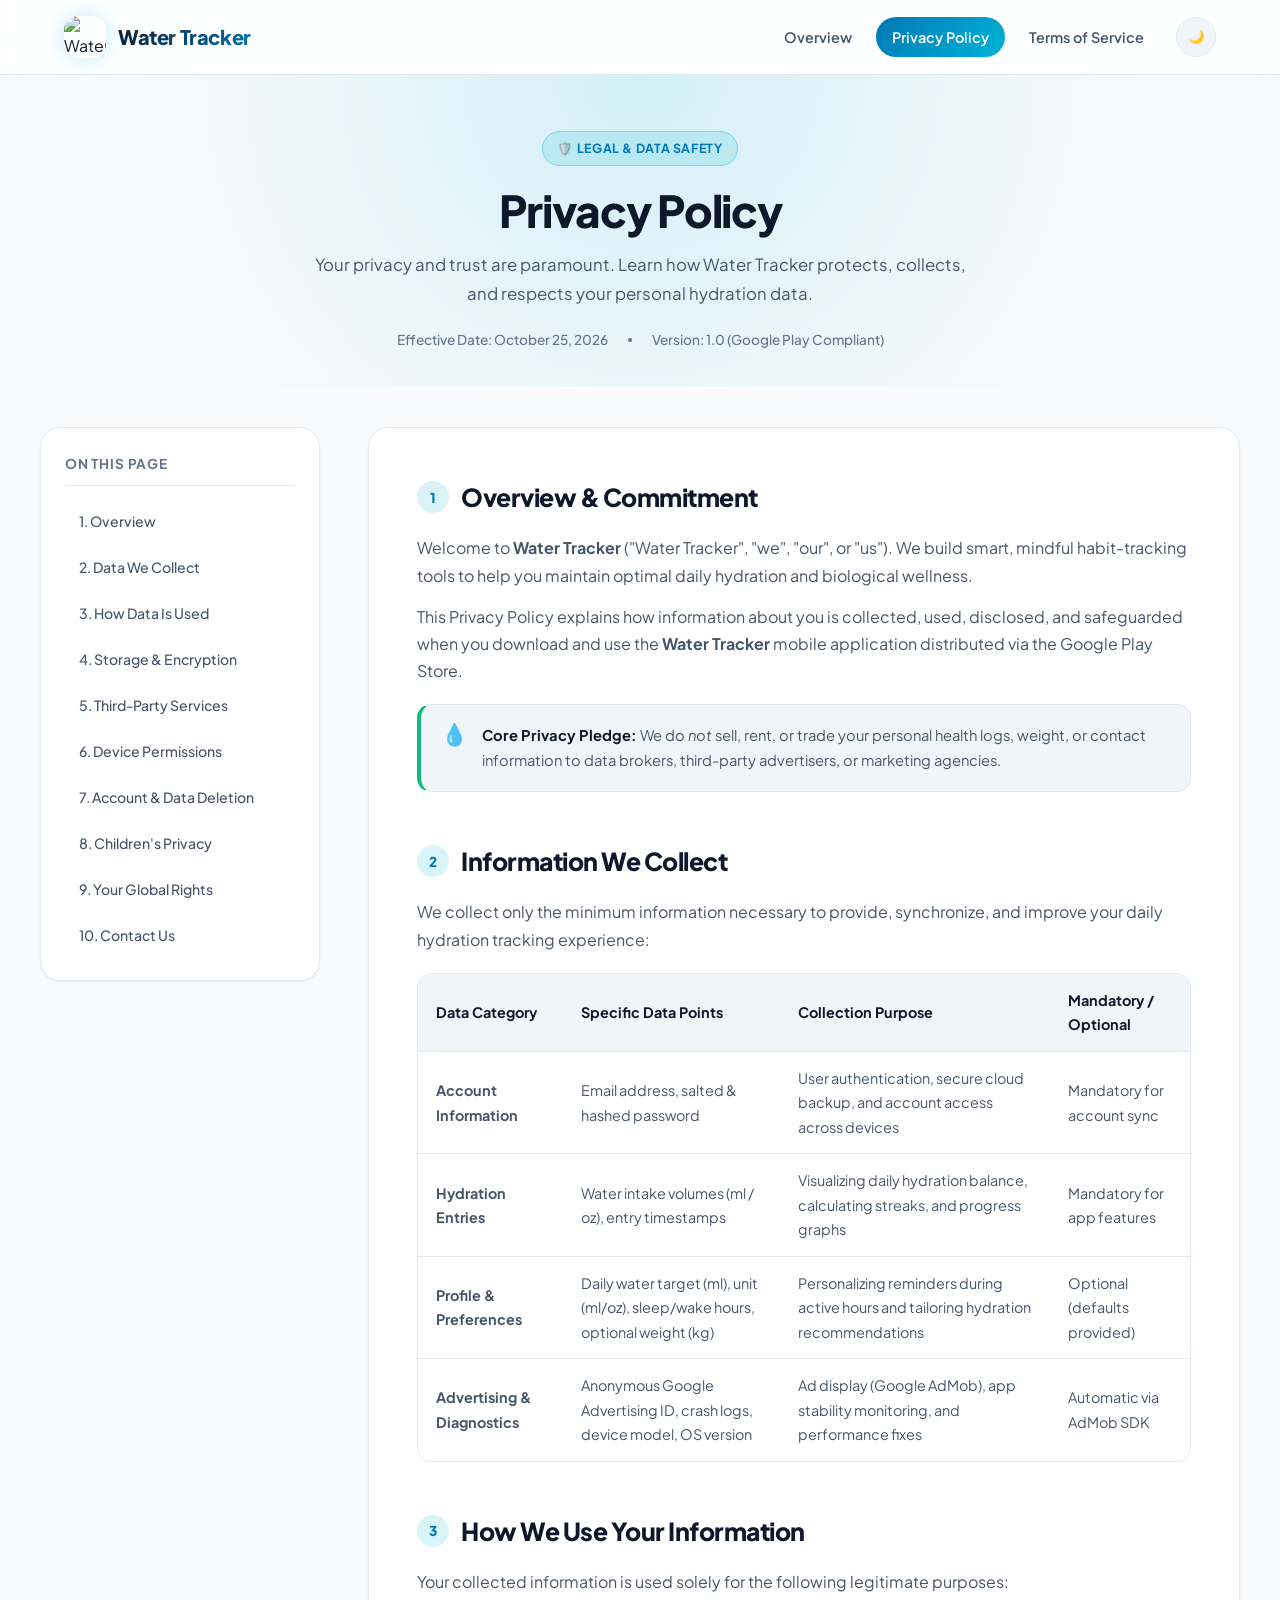
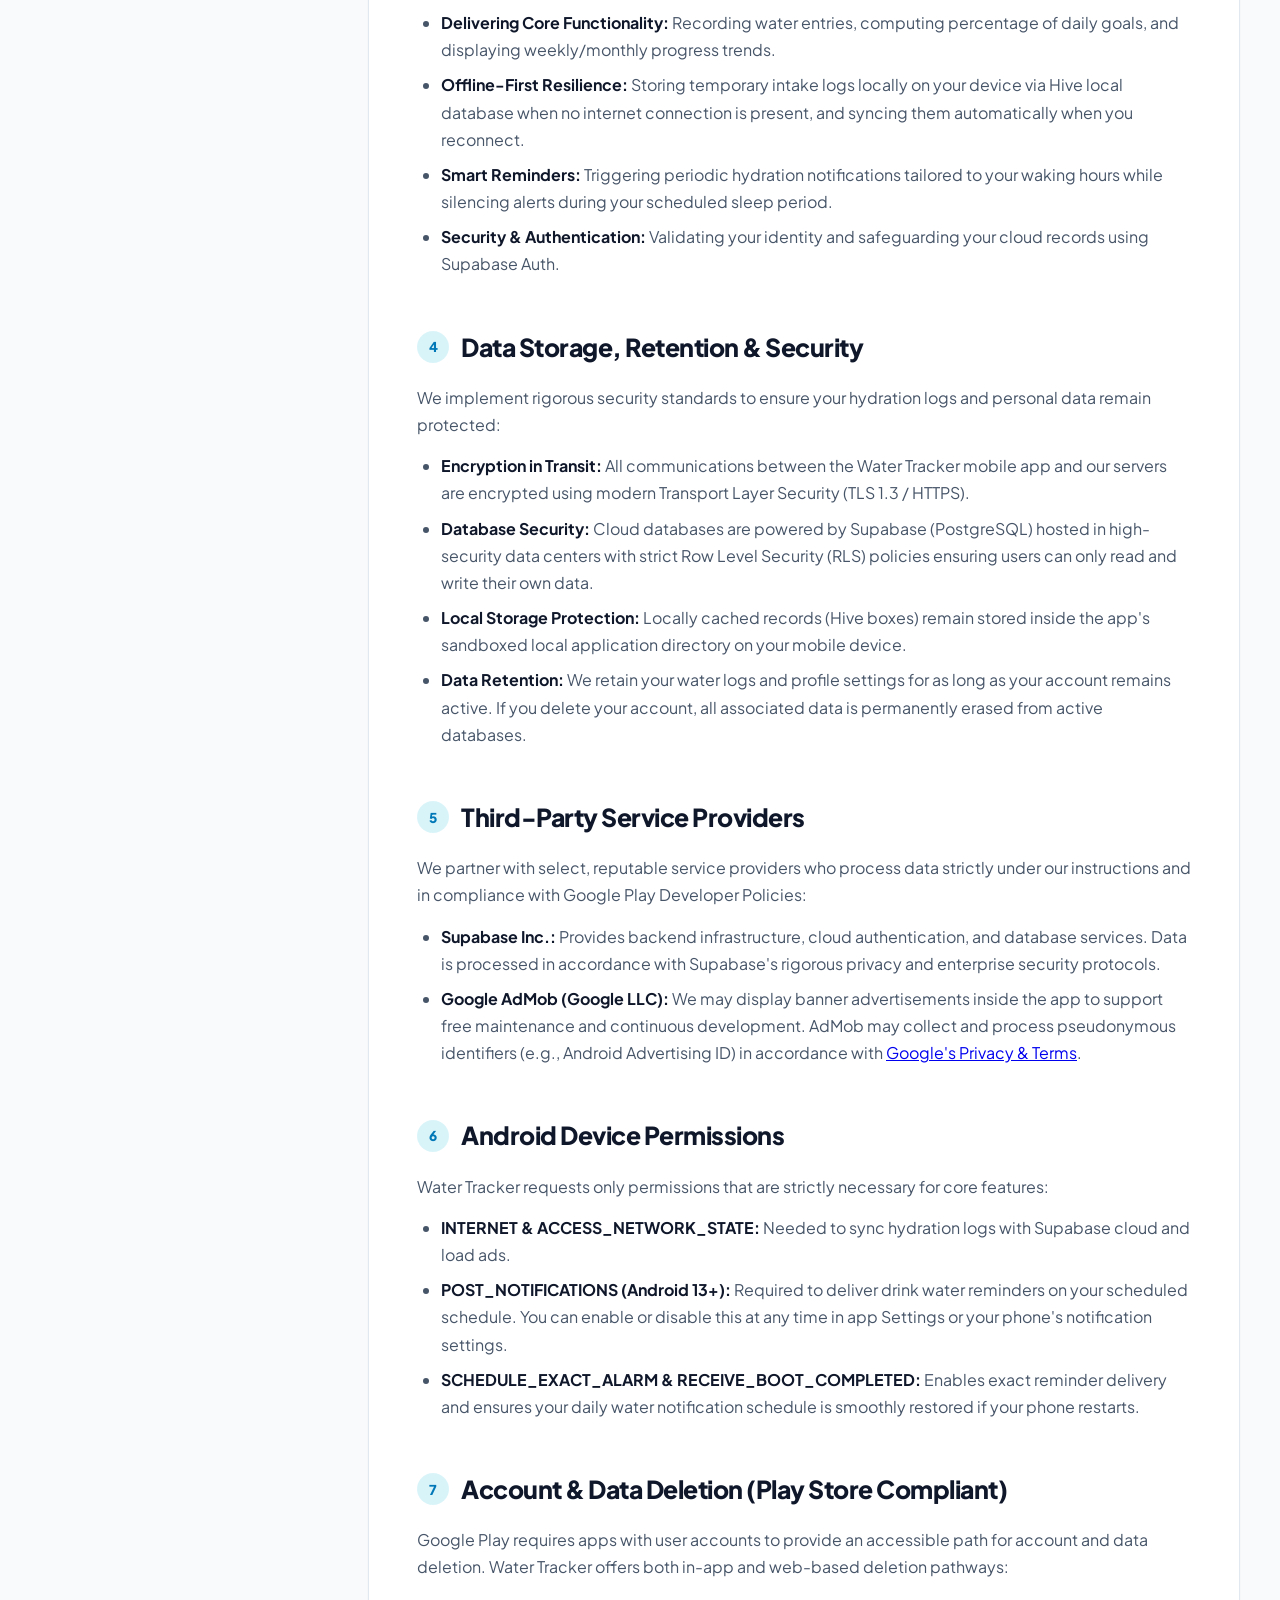
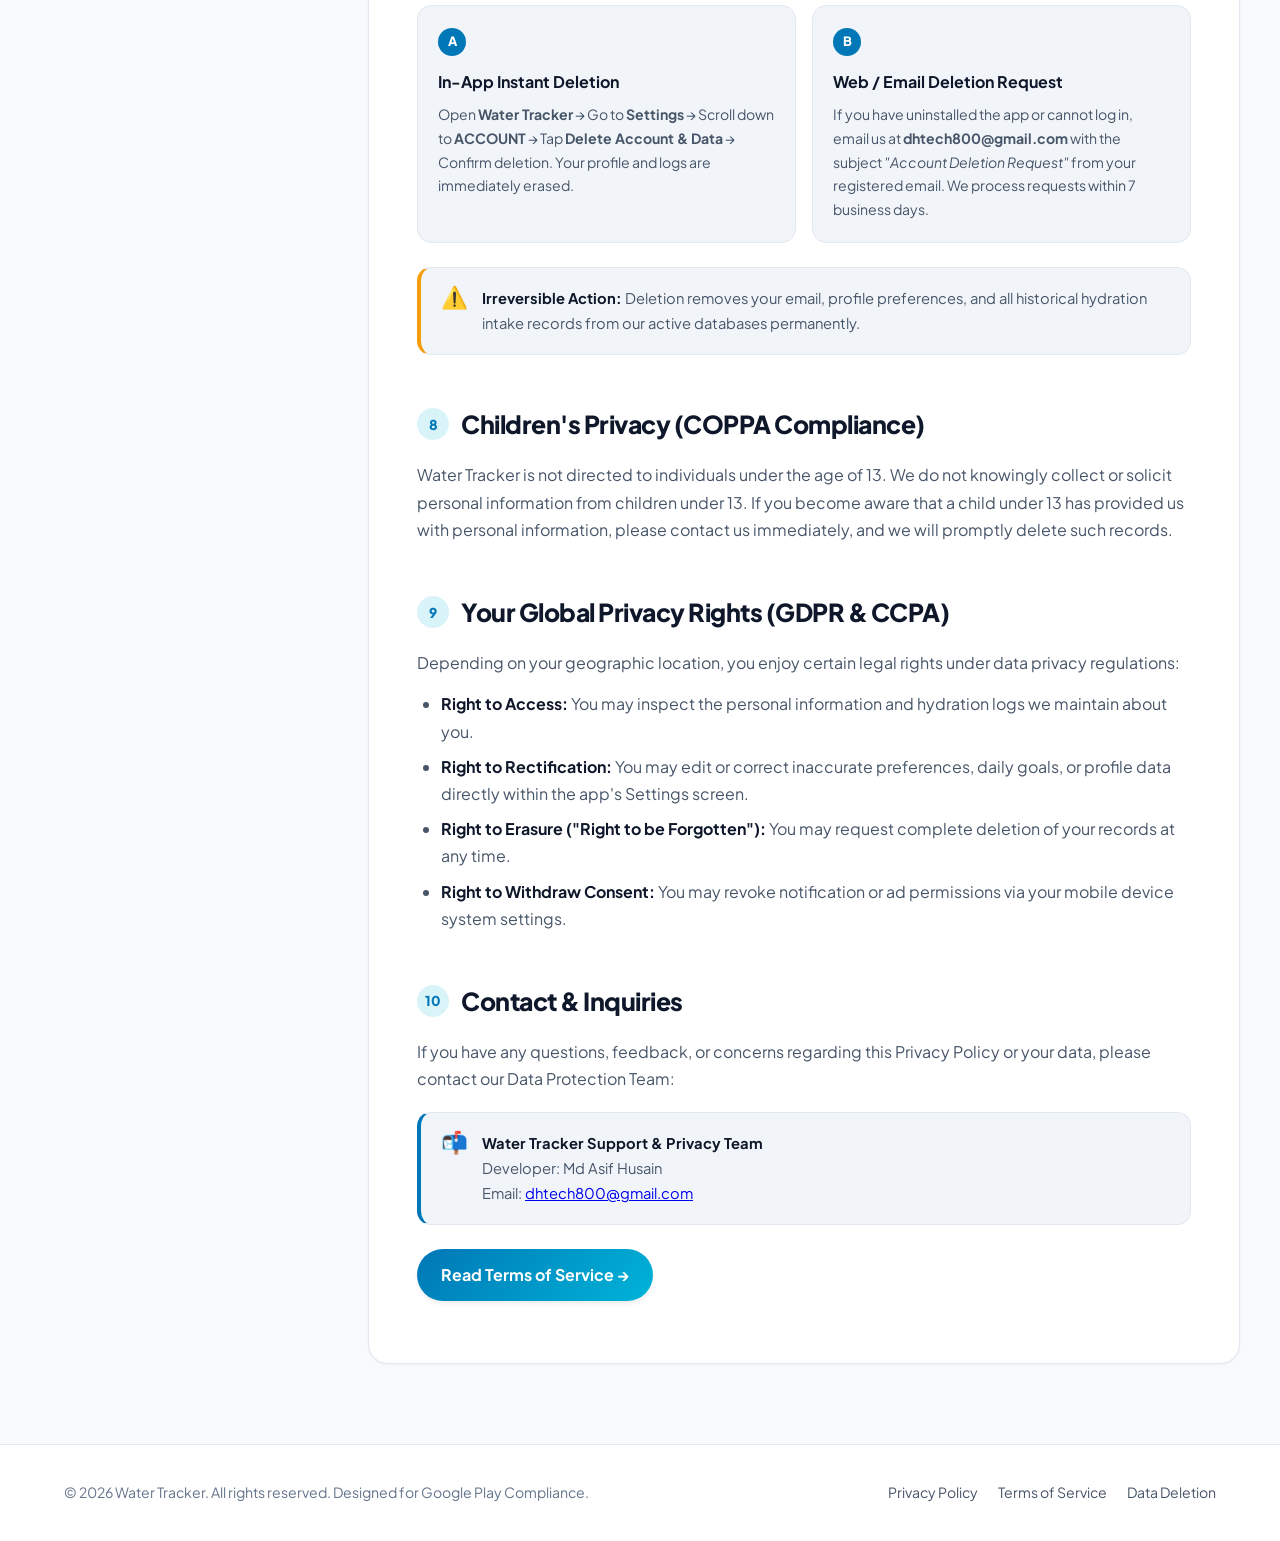
==== privacy.html @ ca3516ee "Add files via upload" ====
<!DOCTYPE html>
<html lang="en" data-theme="light">
<head>
  <meta charset="UTF-8">
  <meta name="viewport" content="width=device-width, initial-scale=1.0">
  <title>Privacy Policy — Water Tracker</title>
  <meta name="description" content="Official Privacy Policy and Data Safety Disclosures for Water Tracker on Google Play.">
  <link rel="icon" type="image/png" href="assets/app_icon.png">
  <link rel="stylesheet" href="styles.css">
</head>
<body>

  <!-- Navigation Header -->
  <header class="site-header">
    <div class="container header-inner">
      <a href="index.html" class="brand">
        <img src="assets/app_icon.png" alt="Water Tracker Logo" class="brand-icon">
        <span class="brand-text">Water Tracker</span>
      </a>

      <nav class="nav-links">
        <a href="index.html" class="nav-link">Overview</a>
        <a href="privacy.html" class="nav-link active">Privacy Policy</a>
        <a href="terms.html" class="nav-link">Terms of Service</a>
        <button class="theme-toggle" id="themeToggle" aria-label="Toggle Theme" title="Toggle Dark/Light Mode">
          🌙
        </button>
      </nav>
    </div>
  </header>

  <!-- Hero Banner -->
  <section class="hero-section">
    <div class="container">
      <div class="badge-pill">🛡️ Legal & Data Safety</div>
      <h1 class="hero-title">Privacy Policy</h1>
      <p class="hero-subtitle">
        Your privacy and trust are paramount. Learn how Water Tracker protects, collects, and respects your personal hydration data.
      </p>
      <div class="meta-info">
        <span>Effective Date: October 25, 2026</span>
        <span class="meta-dot"></span>
        <span>Version: 1.0 (Google Play Compliant)</span>
      </div>
    </div>
  </section>

  <!-- Main Content Layout -->
  <main class="container content-layout">
    
    <!-- Table of Contents Sidebar -->
    <aside class="toc-sidebar">
      <div class="toc-title">On This Page</div>
      <ul class="toc-list">
        <li><a href="#overview" class="toc-link active">1. Overview</a></li>
        <li><a href="#data-collected" class="toc-link">2. Data We Collect</a></li>
        <li><a href="#data-use" class="toc-link">3. How Data Is Used</a></li>
        <li><a href="#storage-security" class="toc-link">4. Storage & Encryption</a></li>
        <li><a href="#third-parties" class="toc-link">5. Third-Party Services</a></li>
        <li><a href="#permissions" class="toc-link">6. Device Permissions</a></li>
        <li><a href="#deletion" class="toc-link">7. Account & Data Deletion</a></li>
        <li><a href="#children" class="toc-link">8. Children's Privacy</a></li>
        <li><a href="#user-rights" class="toc-link">9. Your Global Rights</a></li>
        <li><a href="#contact" class="toc-link">10. Contact Us</a></li>
      </ul>
    </aside>

    <!-- Document Content Body -->
    <article class="legal-content">

      <!-- Section 1 -->
      <section id="overview" class="section-block">
        <h2><span class="section-number">1</span> Overview & Commitment</h2>
        <p>
          Welcome to <strong>Water Tracker</strong> ("Water Tracker", "we", "our", or "us"). We build smart, mindful habit-tracking tools to help you maintain optimal daily hydration and biological wellness.
        </p>
        <p>
          This Privacy Policy explains how information about you is collected, used, disclosed, and safeguarded when you download and use the <strong>Water Tracker</strong> mobile application distributed via the Google Play Store.
        </p>
        
        <div class="callout-card success">
          <div class="callout-icon">💧</div>
          <div class="callout-content">
            <strong>Core Privacy Pledge:</strong> We do <em>not</em> sell, rent, or trade your personal health logs, weight, or contact information to data brokers, third-party advertisers, or marketing agencies.
          </div>
        </div>
      </section>

      <!-- Section 2 -->
      <section id="data-collected" class="section-block">
        <h2><span class="section-number">2</span> Information We Collect</h2>
        <p>
          We collect only the minimum information necessary to provide, synchronize, and improve your daily hydration tracking experience:
        </p>

        <div class="data-table-wrapper">
          <table class="data-table">
            <thead>
              <tr>
                <th>Data Category</th>
                <th>Specific Data Points</th>
                <th>Collection Purpose</th>
                <th>Mandatory / Optional</th>
              </tr>
            </thead>
            <tbody>
              <tr>
                <td><strong>Account Information</strong></td>
                <td>Email address, salted & hashed password</td>
                <td>User authentication, secure cloud backup, and account access across devices</td>
                <td>Mandatory for account sync</td>
              </tr>
              <tr>
                <td><strong>Hydration Entries</strong></td>
                <td>Water intake volumes (ml / oz), entry timestamps</td>
                <td>Visualizing daily hydration balance, calculating streaks, and progress graphs</td>
                <td>Mandatory for app features</td>
              </tr>
              <tr>
                <td><strong>Profile & Preferences</strong></td>
                <td>Daily water target (ml), unit (ml/oz), sleep/wake hours, optional weight (kg)</td>
                <td>Personalizing reminders during active hours and tailoring hydration recommendations</td>
                <td>Optional (defaults provided)</td>
              </tr>
              <tr>
                <td><strong>Advertising & Diagnostics</strong></td>
                <td>Anonymous Google Advertising ID, crash logs, device model, OS version</td>
                <td>Ad display (Google AdMob), app stability monitoring, and performance fixes</td>
                <td>Automatic via AdMob SDK</td>
              </tr>
            </tbody>
          </table>
        </div>
      </section>

      <!-- Section 3 -->
      <section id="data-use" class="section-block">
        <h2><span class="section-number">3</span> How We Use Your Information</h2>
        <p>Your collected information is used solely for the following legitimate purposes:</p>
        <ul>
          <li><strong>Delivering Core Functionality:</strong> Recording water entries, computing percentage of daily goals, and displaying weekly/monthly progress trends.</li>
          <li><strong>Offline-First Resilience:</strong> Storing temporary intake logs locally on your device via Hive local database when no internet connection is present, and syncing them automatically when you reconnect.</li>
          <li><strong>Smart Reminders:</strong> Triggering periodic hydration notifications tailored to your waking hours while silencing alerts during your scheduled sleep period.</li>
          <li><strong>Security & Authentication:</strong> Validating your identity and safeguarding your cloud records using Supabase Auth.</li>
        </ul>
      </section>

      <!-- Section 4 -->
      <section id="storage-security" class="section-block">
        <h2><span class="section-number">4</span> Data Storage, Retention & Security</h2>
        <p>
          We implement rigorous security standards to ensure your hydration logs and personal data remain protected:
        </p>
        <ul>
          <li><strong>Encryption in Transit:</strong> All communications between the Water Tracker mobile app and our servers are encrypted using modern Transport Layer Security (TLS 1.3 / HTTPS).</li>
          <li><strong>Database Security:</strong> Cloud databases are powered by Supabase (PostgreSQL) hosted in high-security data centers with strict Row Level Security (RLS) policies ensuring users can only read and write their own data.</li>
          <li><strong>Local Storage Protection:</strong> Locally cached records (Hive boxes) remain stored inside the app's sandboxed local application directory on your mobile device.</li>
          <li><strong>Data Retention:</strong> We retain your water logs and profile settings for as long as your account remains active. If you delete your account, all associated data is permanently erased from active databases.</li>
        </ul>
      </section>

      <!-- Section 5 -->
      <section id="third-parties" class="section-block">
        <h2><span class="section-number">5</span> Third-Party Service Providers</h2>
        <p>
          We partner with select, reputable service providers who process data strictly under our instructions and in compliance with Google Play Developer Policies:
        </p>
        <ul>
          <li>
            <strong>Supabase Inc.:</strong> Provides backend infrastructure, cloud authentication, and database services. Data is processed in accordance with Supabase's rigorous privacy and enterprise security protocols.
          </li>
          <li>
            <strong>Google AdMob (Google LLC):</strong> We may display banner advertisements inside the app to support free maintenance and continuous development. AdMob may collect and process pseudonymous identifiers (e.g., Android Advertising ID) in accordance with <a href="https://policies.google.com/privacy" target="_blank" rel="noopener">Google's Privacy & Terms</a>.
          </li>
        </ul>
      </section>

      <!-- Section 6 -->
      <section id="permissions" class="section-block">
        <h2><span class="section-number">6</span> Android Device Permissions</h2>
        <p>Water Tracker requests only permissions that are strictly necessary for core features:</p>
        <ul>
          <li><strong>INTERNET & ACCESS_NETWORK_STATE:</strong> Needed to sync hydration logs with Supabase cloud and load ads.</li>
          <li><strong>POST_NOTIFICATIONS (Android 13+):</strong> Required to deliver drink water reminders on your scheduled schedule. You can enable or disable this at any time in app Settings or your phone's notification settings.</li>
          <li><strong>SCHEDULE_EXACT_ALARM & RECEIVE_BOOT_COMPLETED:</strong> Enables exact reminder delivery and ensures your daily water notification schedule is smoothly restored if your phone restarts.</li>
        </ul>
      </section>

      <!-- Section 7 -->
      <section id="deletion" class="section-block">
        <h2><span class="section-number">7</span> Account & Data Deletion (Play Store Compliant)</h2>
        <p>
          Google Play requires apps with user accounts to provide an accessible path for account and data deletion. Water Tracker offers both in-app and web-based deletion pathways:
        </p>

        <div class="step-card-grid">
          <div class="step-card">
            <span class="step-badge">A</span>
            <h4>In-App Instant Deletion</h4>
            <p>Open <strong>Water Tracker</strong> &rarr; Go to <strong>Settings</strong> &rarr; Scroll down to <strong>ACCOUNT</strong> &rarr; Tap <strong>Delete Account & Data</strong> &rarr; Confirm deletion. Your profile and logs are immediately erased.</p>
          </div>

          <div class="step-card">
            <span class="step-badge">B</span>
            <h4>Web / Email Deletion Request</h4>
            <p>If you have uninstalled the app or cannot log in, email us at <strong>dhtech800@gmail.com</strong> with the subject <em>"Account Deletion Request"</em> from your registered email. We process requests within 7 business days.</p>
          </div>
        </div>

        <div class="callout-card warning">
          <div class="callout-icon">⚠️</div>
          <div class="callout-content">
            <strong>Irreversible Action:</strong> Deletion removes your email, profile preferences, and all historical hydration intake records from our active databases permanently.
          </div>
        </div>
      </section>

      <!-- Section 8 -->
      <section id="children" class="section-block">
        <h2><span class="section-number">8</span> Children's Privacy (COPPA Compliance)</h2>
        <p>
          Water Tracker is not directed to individuals under the age of 13. We do not knowingly collect or solicit personal information from children under 13. If you become aware that a child under 13 has provided us with personal information, please contact us immediately, and we will promptly delete such records.
        </p>
      </section>

      <!-- Section 9 -->
      <section id="user-rights" class="section-block">
        <h2><span class="section-number">9</span> Your Global Privacy Rights (GDPR & CCPA)</h2>
        <p>Depending on your geographic location, you enjoy certain legal rights under data privacy regulations:</p>
        <ul>
          <li><strong>Right to Access:</strong> You may inspect the personal information and hydration logs we maintain about you.</li>
          <li><strong>Right to Rectification:</strong> You may edit or correct inaccurate preferences, daily goals, or profile data directly within the app's Settings screen.</li>
          <li><strong>Right to Erasure ("Right to be Forgotten"):</strong> You may request complete deletion of your records at any time.</li>
          <li><strong>Right to Withdraw Consent:</strong> You may revoke notification or ad permissions via your mobile device system settings.</li>
        </ul>
      </section>

      <!-- Section 10 -->
      <section id="contact" class="section-block">
        <h2><span class="section-number">10</span> Contact & Inquiries</h2>
        <p>
          If you have any questions, feedback, or concerns regarding this Privacy Policy or your data, please contact our Data Protection Team:
        </p>

        <div class="callout-card">
          <div class="callout-icon">📬</div>
          <div class="callout-content">
            <strong>Water Tracker Support & Privacy Team</strong><br>
            Developer: Md Asif Husain<br>
            Email: <a href="mailto:dhtech800@gmail.com">dhtech800@gmail.com</a>
          </div>
        </div>

        <p style="margin-top: 24px;">
          <a href="terms.html" class="btn-action">Read Terms of Service &rarr;</a>
        </p>
      </section>

    </article>
  </main>

  <!-- Site Footer -->
  <footer class="site-footer">
    <div class="container footer-inner">
      <div class="footer-copy">
        &copy; 2026 Water Tracker. All rights reserved. Designed for Google Play Compliance.
      </div>
      <div class="footer-links">
        <a href="privacy.html">Privacy Policy</a>
        <a href="terms.html">Terms of Service</a>
        <a href="index.html#deletion">Data Deletion</a>
      </div>
    </div>
  </footer>

  <!-- Theme & TOC Active Link Script -->
  <script>
    // Theme Switcher
    const toggleBtn = document.getElementById('themeToggle');
    const htmlEl = document.documentElement;

    // Check system preference or stored theme
    const savedTheme = localStorage.getItem('water-tracker-theme') || 
      (window.matchMedia('(prefers-color-scheme: dark)').matches ? 'dark' : 'light');
    htmlEl.setAttribute('data-theme', savedTheme);
    toggleBtn.textContent = savedTheme === 'dark' ? '☀️' : '🌙';

    toggleBtn.addEventListener('click', () => {
      const current = htmlEl.getAttribute('data-theme');
      const next = current === 'dark' ? 'light' : 'dark';
      htmlEl.setAttribute('data-theme', next);
      localStorage.setItem('water-tracker-theme', next);
      toggleBtn.textContent = next === 'dark' ? '☀️' : '🌙';
    });

    // Active Sidebar ScrollSpy
    const sections = document.querySelectorAll('.section-block');
    const tocLinks = document.querySelectorAll('.toc-link');

    window.addEventListener('scroll', () => {
      let currentSectionId = '';
      sections.forEach(sec => {
        const top = sec.offsetTop - 140;
        if (window.scrollY >= top) {
          currentSectionId = sec.getAttribute('id');
        }
      });

      tocLinks.forEach(link => {
        link.classList.remove('active');
        if (link.getAttribute('href') === '#' + currentSectionId) {
          link.classList.add('active');
        }
      });
    });
  </script>
</body>
</html>
---- styles.css ----
/* ========================================================
   HydroTrack Legal Center — Modern Design System (CSS)
   Responsive, Accessible, Dual-Theme (Dark/Light)
   ======================================================== */

@import url('https://fonts.googleapis.com/css2?family=Plus+Jakarta+Sans:wght@300;400;500;600;700;800&family=JetBrains+Mono:wght@400;500&display=swap');

:root {
  --font-main: 'Plus Jakarta Sans', -apple-system, BlinkMacSystemFont, 'Segoe UI', Roboto, sans-serif;
  --font-mono: 'JetBrains Mono', monospace;

  /* Color Tokens - Light Mode */
  --bg-body: #f8fafc;
  --bg-surface: #ffffff;
  --bg-surface-alt: #f1f5f9;
  --bg-surface-elevated: #ffffff;
  --border-color: #e2e8f0;
  --border-light: #edf2f7;
  
  --text-primary: #0f172a;
  --text-secondary: #475569;
  --text-muted: #64748b;
  
  --primary: #0077b6;
  --primary-light: #00b4d8;
  --primary-glow: rgba(0, 180, 216, 0.15);
  --accent: #00e5ff;
  --success: #10b981;
  --warning: #f59e0b;
  --danger: #ef4444;

  --shadow-sm: 0 1px 2px 0 rgba(0, 0, 0, 0.05);
  --shadow-md: 0 4px 6px -1px rgba(0, 0, 0, 0.06), 0 2px 4px -1px rgba(0, 0, 0, 0.04);
  --shadow-lg: 0 12px 24px -4px rgba(0, 0, 0, 0.08);
  --shadow-glow: 0 0 20px rgba(0, 180, 216, 0.25);

  --radius-sm: 8px;
  --radius-md: 14px;
  --radius-lg: 20px;
  --radius-full: 9999px;

  --transition: all 0.25s cubic-bezier(0.4, 0, 0.2, 1);
}

[data-theme="dark"] {
  --bg-body: #070c14;
  --bg-surface: #0f172a;
  --bg-surface-alt: #131d33;
  --bg-surface-elevated: #1e293b;
  --border-color: #1e293b;
  --border-light: #283548;

  --text-primary: #f8fafc;
  --text-secondary: #94a3b8;
  --text-muted: #64748b;

  --primary: #00b4d8;
  --primary-light: #38bdf8;
  --primary-glow: rgba(0, 229, 255, 0.15);
  --accent: #00e5ff;

  --shadow-sm: 0 1px 2px 0 rgba(0, 0, 0, 0.4);
  --shadow-md: 0 4px 8px -1px rgba(0, 0, 0, 0.5);
  --shadow-lg: 0 14px 28px -4px rgba(0, 0, 0, 0.6);
  --shadow-glow: 0 0 25px rgba(0, 229, 255, 0.2);
}

/* Base Reset */
*, *::before, *::after {
  box-sizing: border-box;
  margin: 0;
  padding: 0;
}

html {
  scroll-behavior: smooth;
  font-size: 16px;
}

body {
  font-family: var(--font-main);
  background-color: var(--bg-body);
  color: var(--text-primary);
  line-height: 1.7;
  -webkit-font-smoothing: antialiased;
  transition: background-color 0.3s ease, color 0.3s ease;
  min-height: 100vh;
  display: flex;
  flex-direction: column;
}

/* Container */
.container {
  width: 100%;
  max-width: 1200px;
  margin: 0 auto;
  padding: 0 24px;
}

/* Header & Navigation */
.site-header {
  position: sticky;
  top: 0;
  z-index: 100;
  background-color: rgba(255, 255, 255, 0.85);
  backdrop-filter: blur(16px);
  -webkit-backdrop-filter: blur(16px);
  border-bottom: 1px solid var(--border-color);
  transition: var(--transition);
}

[data-theme="dark"] .site-header {
  background-color: rgba(15, 23, 42, 0.85);
}

.header-inner {
  display: flex;
  align-items: center;
  justify-content: space-between;
  height: 74px;
}

.brand {
  display: flex;
  align-items: center;
  gap: 12px;
  text-decoration: none;
  color: var(--text-primary);
}

.brand-icon {
  width: 42px;
  height: 42px;
  border-radius: var(--radius-md);
  object-fit: cover;
  box-shadow: var(--shadow-glow);
}

.brand-text {
  font-size: 1.25rem;
  font-weight: 800;
  letter-spacing: -0.02em;
  background: linear-gradient(135deg, var(--text-primary), var(--primary));
  -webkit-background-clip: text;
  background-clip: text;
  -webkit-text-fill-color: transparent;
}

.nav-links {
  display: flex;
  align-items: center;
  gap: 8px;
}

.nav-link {
  padding: 8px 16px;
  font-size: 0.9rem;
  font-weight: 600;
  color: var(--text-secondary);
  text-decoration: none;
  border-radius: var(--radius-full);
  transition: var(--transition);
}

.nav-link:hover {
  color: var(--primary);
  background-color: var(--primary-glow);
}

.nav-link.active {
  color: #ffffff;
  background: linear-gradient(135deg, #0077b6, #00b4d8);
  box-shadow: var(--shadow-sm);
}

.theme-toggle {
  background: var(--bg-surface-alt);
  border: 1px solid var(--border-color);
  color: var(--text-secondary);
  width: 40px;
  height: 40px;
  border-radius: var(--radius-full);
  cursor: pointer;
  display: flex;
  align-items: center;
  justify-content: center;
  transition: var(--transition);
  margin-left: 8px;
}

.theme-toggle:hover {
  color: var(--primary);
  border-color: var(--primary);
}

/* Hero Section */
.hero-section {
  padding: 56px 0 36px 0;
  text-align: center;
  background: radial-gradient(circle at 50% 0%, var(--primary-glow), transparent 70%);
}

.badge-pill {
  display: inline-flex;
  align-items: center;
  gap: 6px;
  padding: 6px 14px;
  background-color: var(--primary-glow);
  color: var(--primary);
  border: 1px solid rgba(0, 180, 216, 0.3);
  border-radius: var(--radius-full);
  font-size: 0.78rem;
  font-weight: 700;
  letter-spacing: 0.05em;
  text-transform: uppercase;
  margin-bottom: 18px;
}

.hero-title {
  font-size: 2.75rem;
  font-weight: 800;
  letter-spacing: -0.03em;
  line-height: 1.2;
  margin-bottom: 14px;
}

.hero-subtitle {
  font-size: 1.05rem;
  color: var(--text-secondary);
  max-width: 680px;
  margin: 0 auto 20px auto;
}

.meta-info {
  display: flex;
  align-items: center;
  justify-content: center;
  gap: 20px;
  font-size: 0.85rem;
  color: var(--text-muted);
  font-weight: 500;
}

.meta-dot {
  width: 4px;
  height: 4px;
  border-radius: 50%;
  background-color: var(--text-muted);
}

/* Layout: Sidebar + Main Content */
.content-layout {
  display: grid;
  grid-template-columns: 280px 1fr;
  gap: 48px;
  padding: 40px 0 80px 0;
  align-items: start;
}

/* Sticky Sidebar Table of Contents */
.toc-sidebar {
  position: sticky;
  top: 98px;
  background-color: var(--bg-surface);
  border: 1px solid var(--border-color);
  border-radius: var(--radius-lg);
  padding: 24px;
  box-shadow: var(--shadow-sm);
  max-height: calc(100vh - 120px);
  overflow-y: auto;
}

.toc-title {
  font-size: 0.85rem;
  font-weight: 700;
  text-transform: uppercase;
  letter-spacing: 0.06em;
  color: var(--text-muted);
  margin-bottom: 16px;
  padding-bottom: 10px;
  border-bottom: 1px solid var(--border-color);
}

.toc-list {
  list-style: none;
  display: flex;
  flex-direction: column;
  gap: 6px;
}

.toc-link {
  display: block;
  font-size: 0.88rem;
  font-weight: 500;
  color: var(--text-secondary);
  text-decoration: none;
  padding: 8px 12px;
  border-radius: var(--radius-sm);
  transition: var(--transition);
  border-left: 2px solid transparent;
}

.toc-link:hover, .toc-link.active {
  color: var(--primary);
  background-color: var(--primary-glow);
  border-left-color: var(--primary);
  font-weight: 600;
}

/* Main Legal Body */
.legal-content {
  background-color: var(--bg-surface);
  border: 1px solid var(--border-color);
  border-radius: var(--radius-lg);
  padding: 48px;
  box-shadow: var(--shadow-sm);
}

.section-block {
  margin-bottom: 48px;
  scroll-margin-top: 110px;
}

.section-block:last-child {
  margin-bottom: 0;
}

.section-block h2 {
  font-size: 1.55rem;
  font-weight: 800;
  letter-spacing: -0.02em;
  color: var(--text-primary);
  margin-bottom: 16px;
  display: flex;
  align-items: center;
  gap: 12px;
}

.section-number {
  display: inline-flex;
  align-items: center;
  justify-content: center;
  width: 32px;
  height: 32px;
  background-color: var(--primary-glow);
  color: var(--primary);
  border-radius: 50%;
  font-size: 0.85rem;
  font-weight: 800;
}

.section-block h3 {
  font-size: 1.15rem;
  font-weight: 700;
  color: var(--text-primary);
  margin: 22px 0 10px 0;
}

.section-block p {
  color: var(--text-secondary);
  margin-bottom: 14px;
}

.section-block ul, .section-block ol {
  color: var(--text-secondary);
  margin-left: 24px;
  margin-bottom: 16px;
  display: flex;
  flex-direction: column;
  gap: 8px;
}

.section-block li strong {
  color: var(--text-primary);
}

/* Callout Card */
.callout-card {
  background: var(--bg-surface-alt);
  border: 1px solid var(--border-color);
  border-left: 4px solid var(--primary);
  border-radius: var(--radius-md);
  padding: 18px 20px;
  margin: 20px 0;
  display: flex;
  gap: 14px;
}

.callout-card.warning {
  border-left-color: var(--warning);
}

.callout-card.danger {
  border-left-color: var(--danger);
}

.callout-card.success {
  border-left-color: var(--success);
}

.callout-icon {
  font-size: 1.35rem;
  line-height: 1;
}

.callout-content {
  font-size: 0.92rem;
  color: var(--text-secondary);
}

.callout-content strong {
  color: var(--text-primary);
}

/* Data Table */
.data-table-wrapper {
  overflow-x: auto;
  margin: 20px 0;
  border-radius: var(--radius-md);
  border: 1px solid var(--border-color);
}

.data-table {
  width: 100%;
  border-collapse: collapse;
  text-align: left;
  font-size: 0.9rem;
}

.data-table th {
  background-color: var(--bg-surface-alt);
  color: var(--text-primary);
  font-weight: 700;
  padding: 14px 18px;
  border-bottom: 1px solid var(--border-color);
}

.data-table td {
  padding: 14px 18px;
  border-bottom: 1px solid var(--border-color);
  color: var(--text-secondary);
}

.data-table tr:last-child td {
  border-bottom: none;
}

/* Interactive Tabs on Index Hub */
.tabs-wrapper {
  display: flex;
  justify-content: center;
  gap: 8px;
  margin-bottom: 36px;
}

.tab-btn {
  background: var(--bg-surface);
  border: 1px solid var(--border-color);
  color: var(--text-secondary);
  padding: 10px 22px;
  border-radius: var(--radius-full);
  font-weight: 700;
  font-size: 0.95rem;
  cursor: pointer;
  transition: var(--transition);
  display: inline-flex;
  align-items: center;
  gap: 8px;
}

.tab-btn:hover {
  color: var(--primary);
  border-color: var(--primary);
}

.tab-btn.active {
  background: linear-gradient(135deg, #0077b6, #00b4d8);
  color: #ffffff;
  border-color: transparent;
  box-shadow: var(--shadow-md);
}

.tab-content {
  display: none;
}

.tab-content.active {
  display: block;
}

/* Step-by-Step Deletion Flow Box */
.step-card-grid {
  display: grid;
  grid-template-columns: repeat(auto-fit, minmax(240px, 1fr));
  gap: 16px;
  margin: 24px 0;
}

.step-card {
  background: var(--bg-surface-alt);
  border: 1px solid var(--border-color);
  border-radius: var(--radius-md);
  padding: 20px;
  position: relative;
}

.step-badge {
  display: inline-flex;
  align-items: center;
  justify-content: center;
  width: 28px;
  height: 28px;
  background-color: var(--primary);
  color: white;
  border-radius: 50%;
  font-size: 0.8rem;
  font-weight: 800;
  margin-bottom: 12px;
}

.step-card h4 {
  font-size: 1rem;
  font-weight: 700;
  color: var(--text-primary);
  margin-bottom: 8px;
}

.step-card p {
  font-size: 0.88rem;
  color: var(--text-secondary);
  margin-bottom: 0;
}

/* Contact Button */
.btn-action {
  display: inline-flex;
  align-items: center;
  gap: 8px;
  background: linear-gradient(135deg, #0077b6, #00b4d8);
  color: #ffffff;
  padding: 12px 24px;
  border-radius: var(--radius-full);
  font-weight: 700;
  text-decoration: none;
  box-shadow: var(--shadow-md);
  transition: var(--transition);
}

.btn-action:hover {
  transform: translateY(-2px);
  box-shadow: var(--shadow-glow);
}

/* Footer */
.site-footer {
  margin-top: auto;
  background-color: var(--bg-surface);
  border-top: 1px solid var(--border-color);
  padding: 36px 0;
  font-size: 0.88rem;
  color: var(--text-muted);
}

.footer-inner {
  display: flex;
  align-items: center;
  justify-content: space-between;
  flex-wrap: wrap;
  gap: 16px;
}

.footer-links {
  display: flex;
  gap: 20px;
}

.footer-links a {
  color: var(--text-secondary);
  text-decoration: none;
  transition: var(--transition);
}

.footer-links a:hover {
  color: var(--primary);
}

/* Responsive Styles */
@media (max-width: 992px) {
  .content-layout {
    grid-template-columns: 1fr;
    gap: 32px;
  }

  .toc-sidebar {
    display: none; /* Hide sticky sidebar on mobile, focus on readability */
  }

  .legal-content {
    padding: 28px 20px;
  }

  .hero-title {
    font-size: 2.1rem;
  }
}

@media (max-width: 600px) {
  .header-inner {
    height: 64px;
  }

  .brand-text {
    font-size: 1.1rem;
  }

  .nav-link {
    padding: 6px 12px;
    font-size: 0.82rem;
  }

  .hero-section {
    padding: 36px 0 24px 0;
  }

  .hero-title {
    font-size: 1.75rem;
  }

  .footer-inner {
    flex-direction: column;
    text-align: center;
  }
}

/* Print Optimization */
@media print {
  body {
    background: #ffffff !important;
    color: #000000 !important;
  }

  .site-header, .toc-sidebar, .theme-toggle, .tabs-wrapper, .site-footer {
    display: none !important;
  }

  .legal-content {
    border: none !important;
    box-shadow: none !important;
    padding: 0 !important;
  }

  .content-layout {
    grid-template-columns: 1fr !important;
  }
}
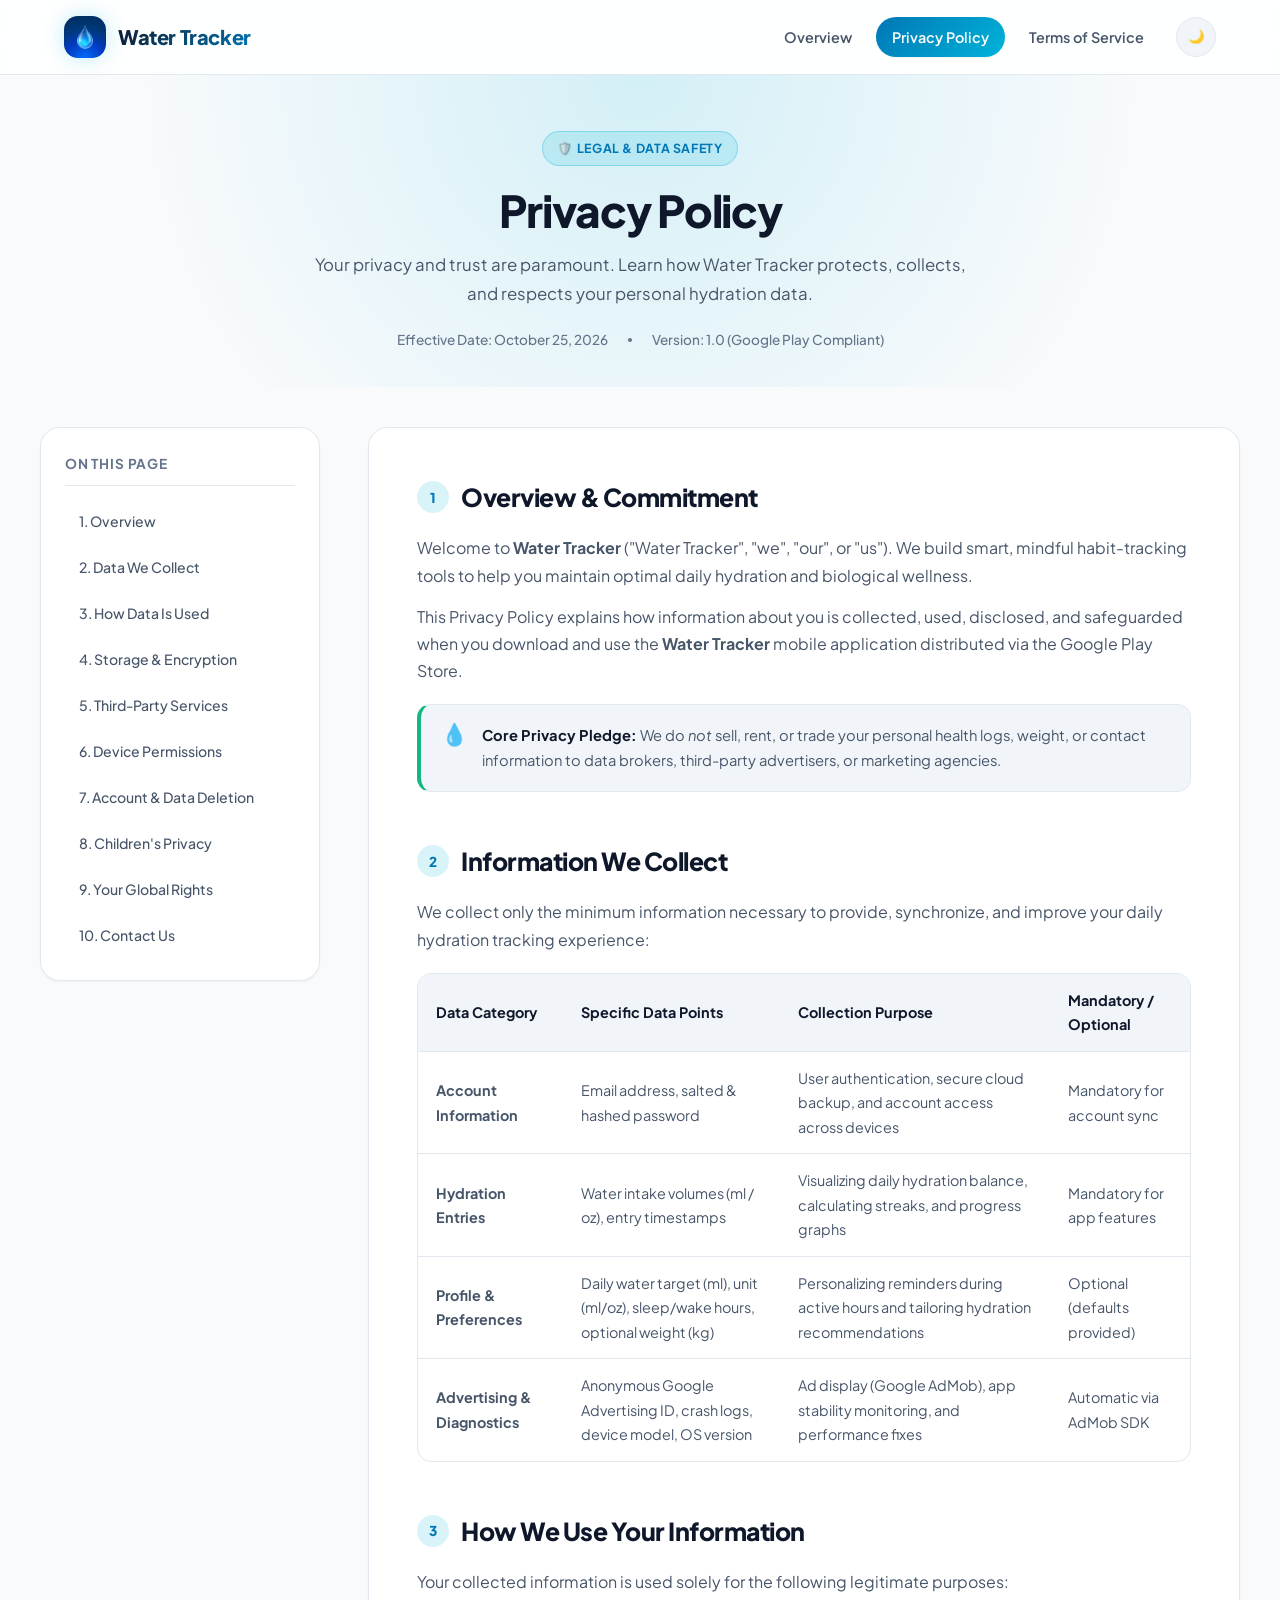
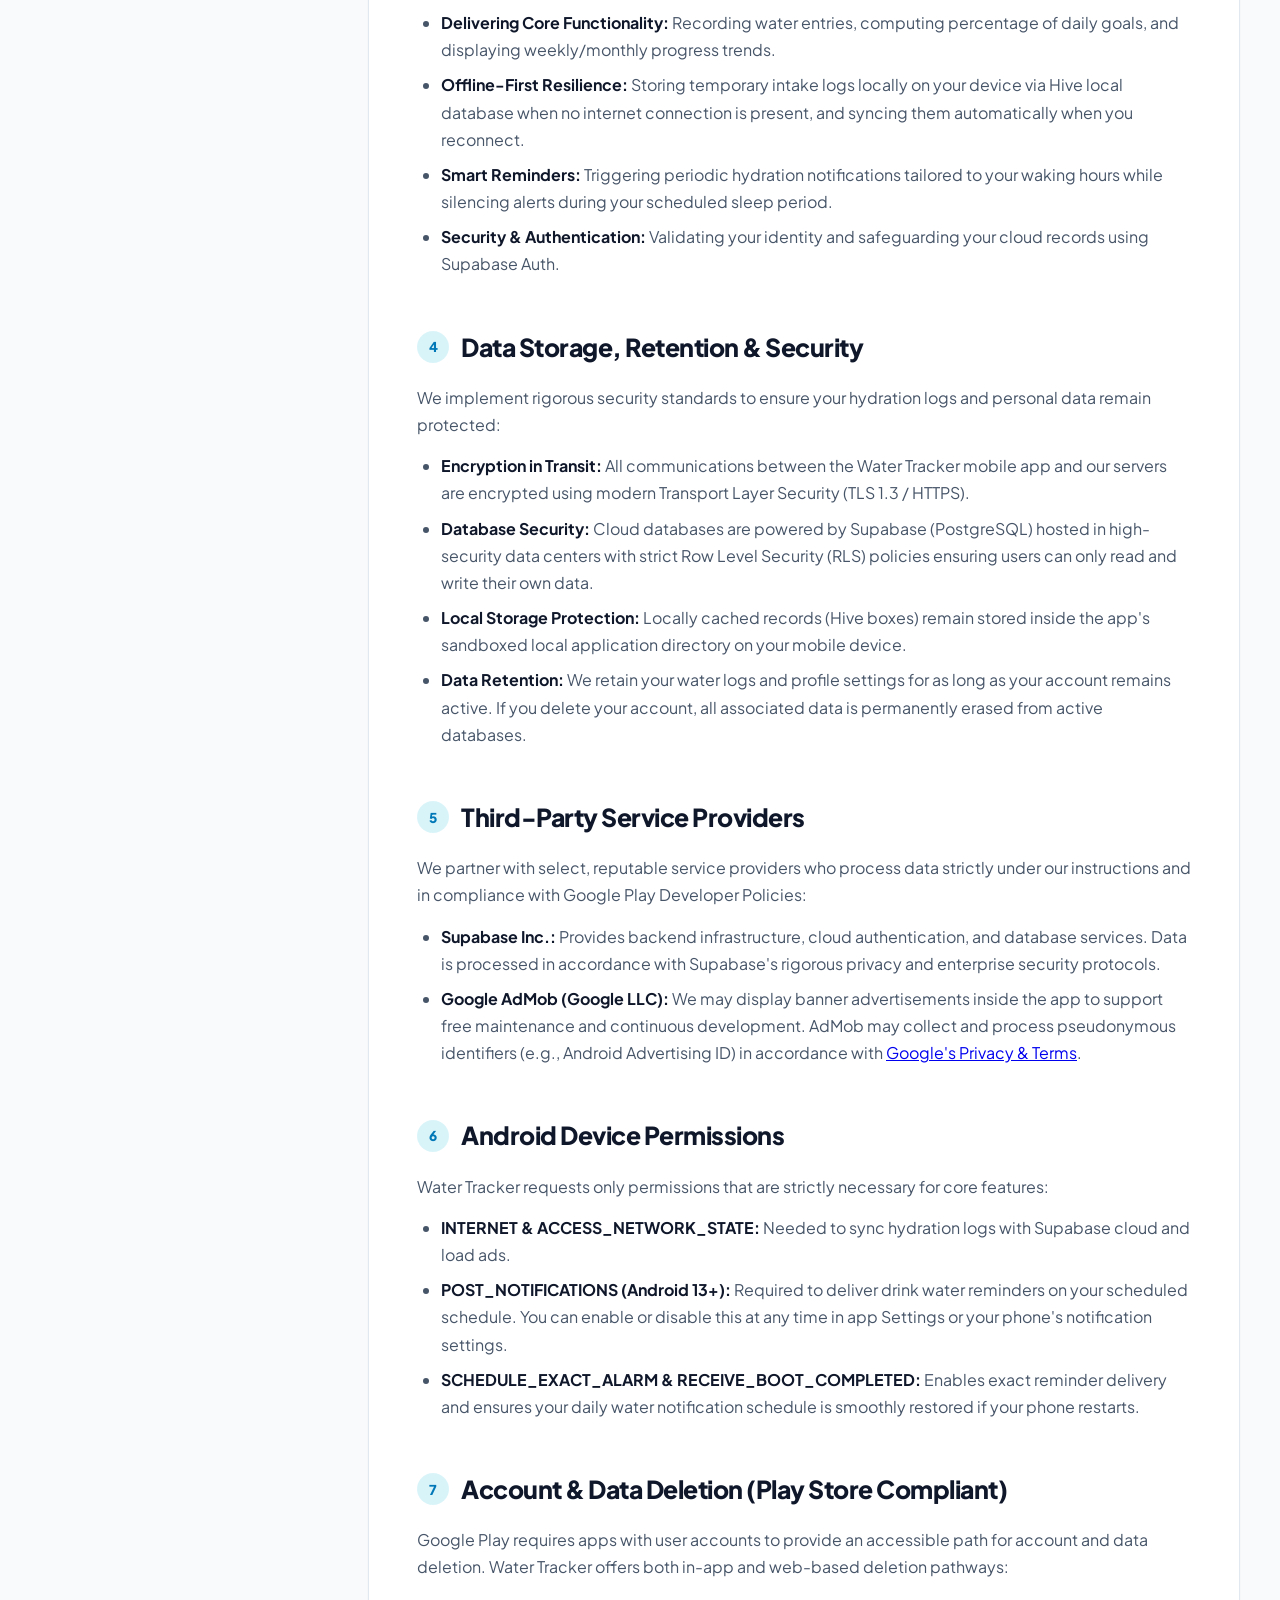
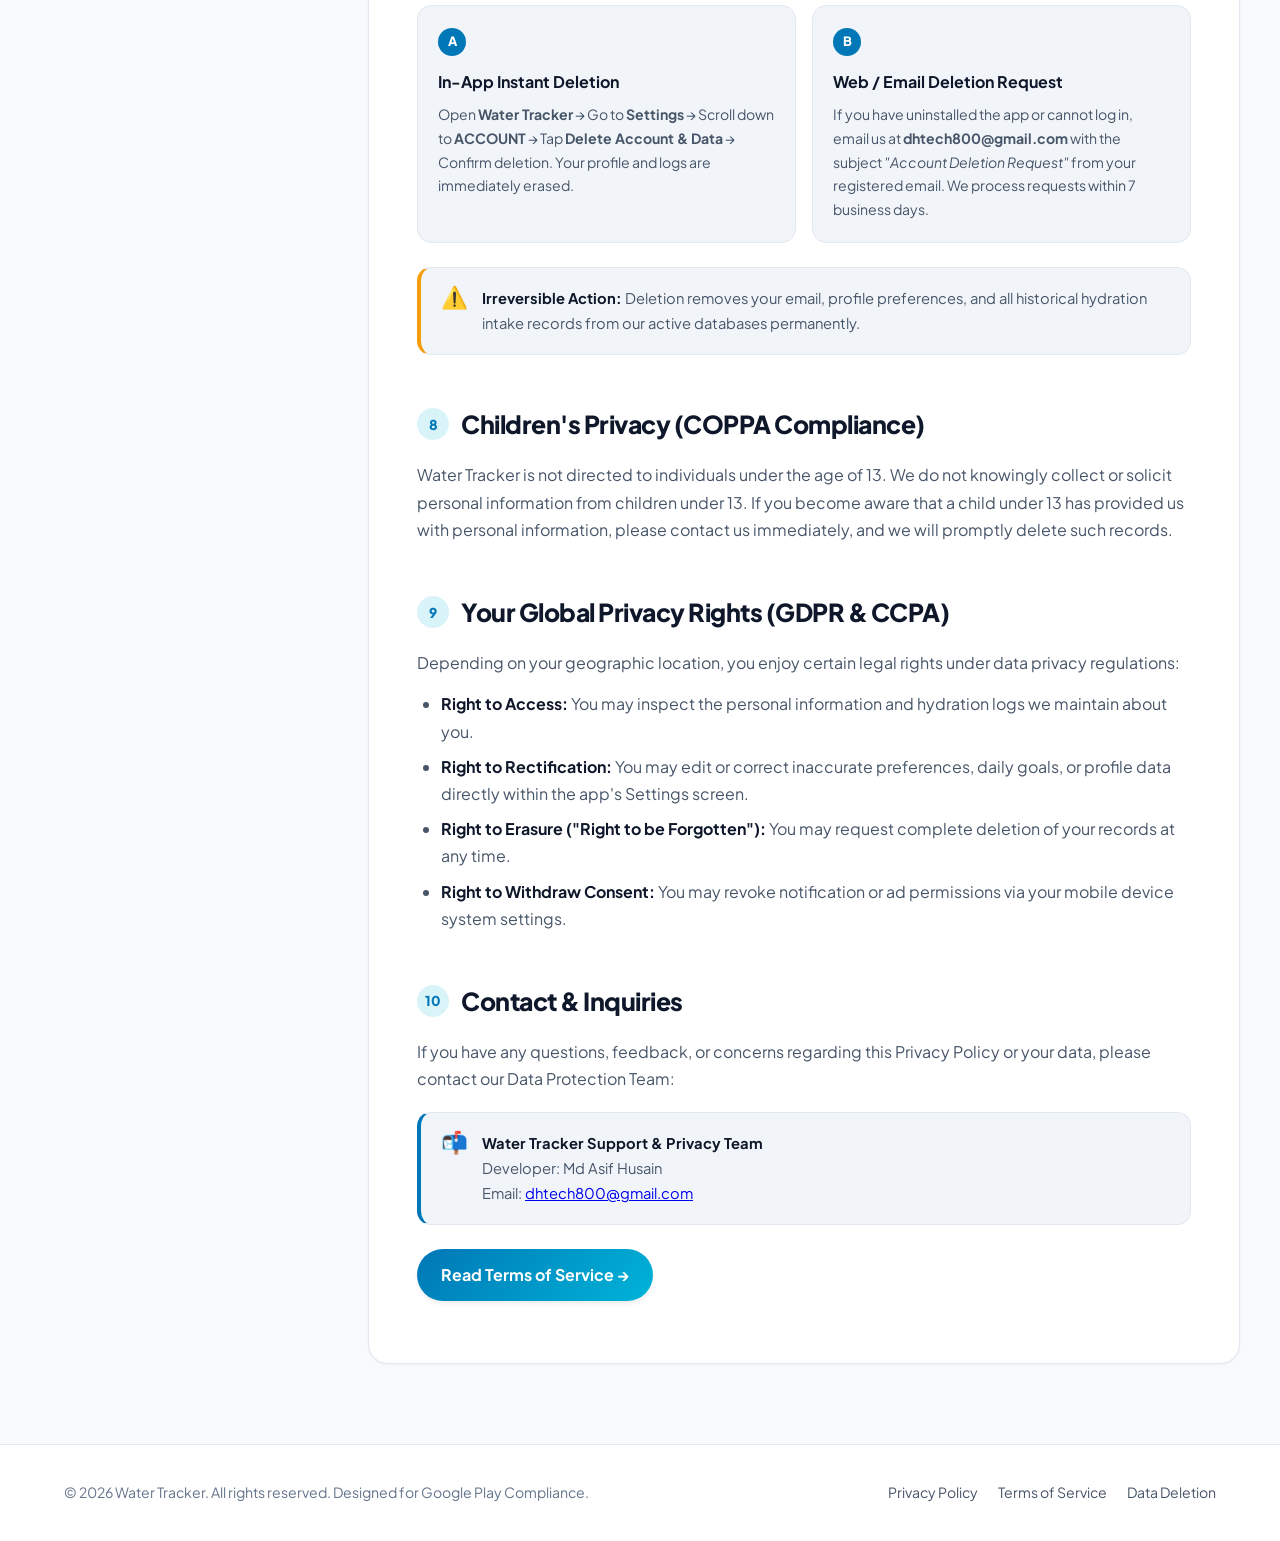
==== commit 0d246e9d: "Update icon paths in privacy.html" ====
--- a/privacy.html
+++ b/privacy.html
@@ -5,7 +5,7 @@
   <meta name="viewport" content="width=device-width, initial-scale=1.0">
   <title>Privacy Policy — Water Tracker</title>
   <meta name="description" content="Official Privacy Policy and Data Safety Disclosures for Water Tracker on Google Play.">
-  <link rel="icon" type="image/png" href="assets/app_icon.png">
+  <link rel="icon" type="image/png" href="app_icon.png">
   <link rel="stylesheet" href="styles.css">
 </head>
 <body>
@@ -14,7 +14,7 @@
   <header class="site-header">
     <div class="container header-inner">
       <a href="index.html" class="brand">
-        <img src="assets/app_icon.png" alt="Water Tracker Logo" class="brand-icon">
+        <img src="app_icon.png" onerror="this.onerror=null; this.src='assets/app_icon.png';" alt="Water Tracker Logo" class="brand-icon">
         <span class="brand-text">Water Tracker</span>
       </a>
 
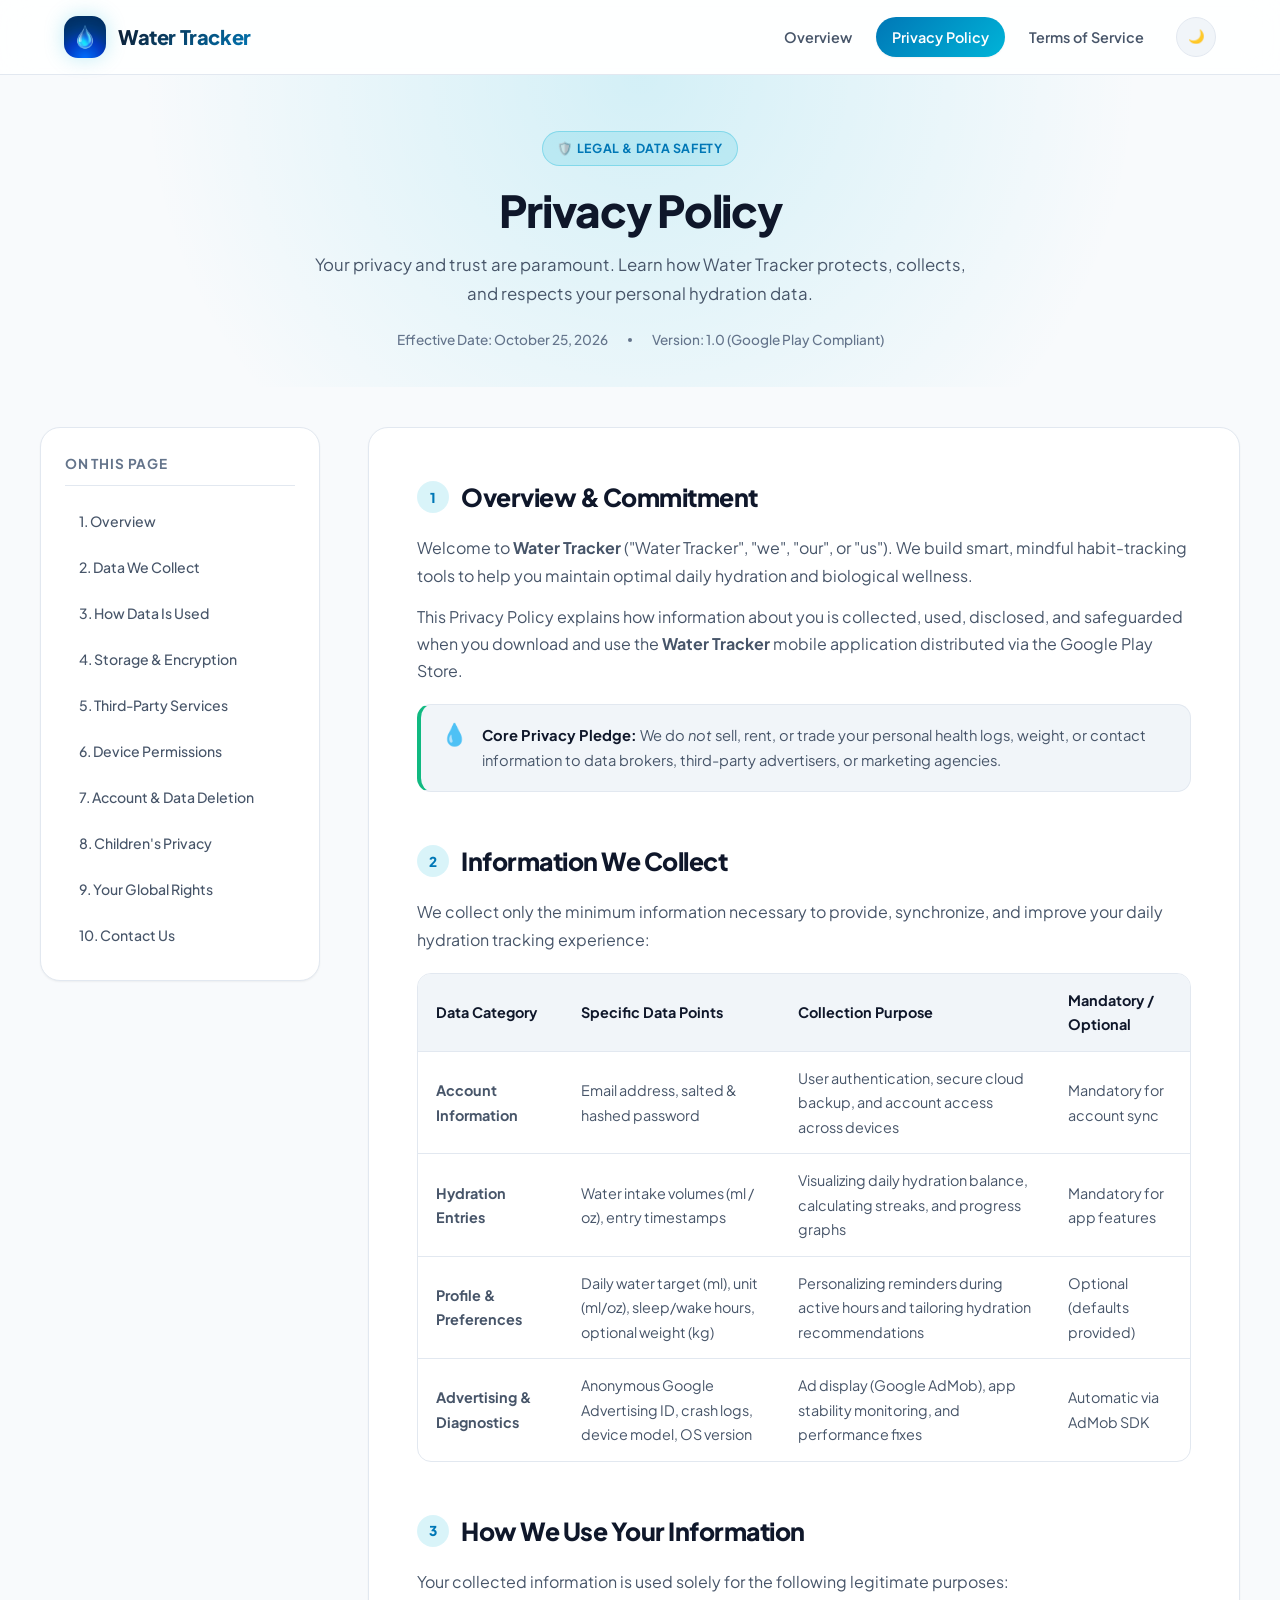
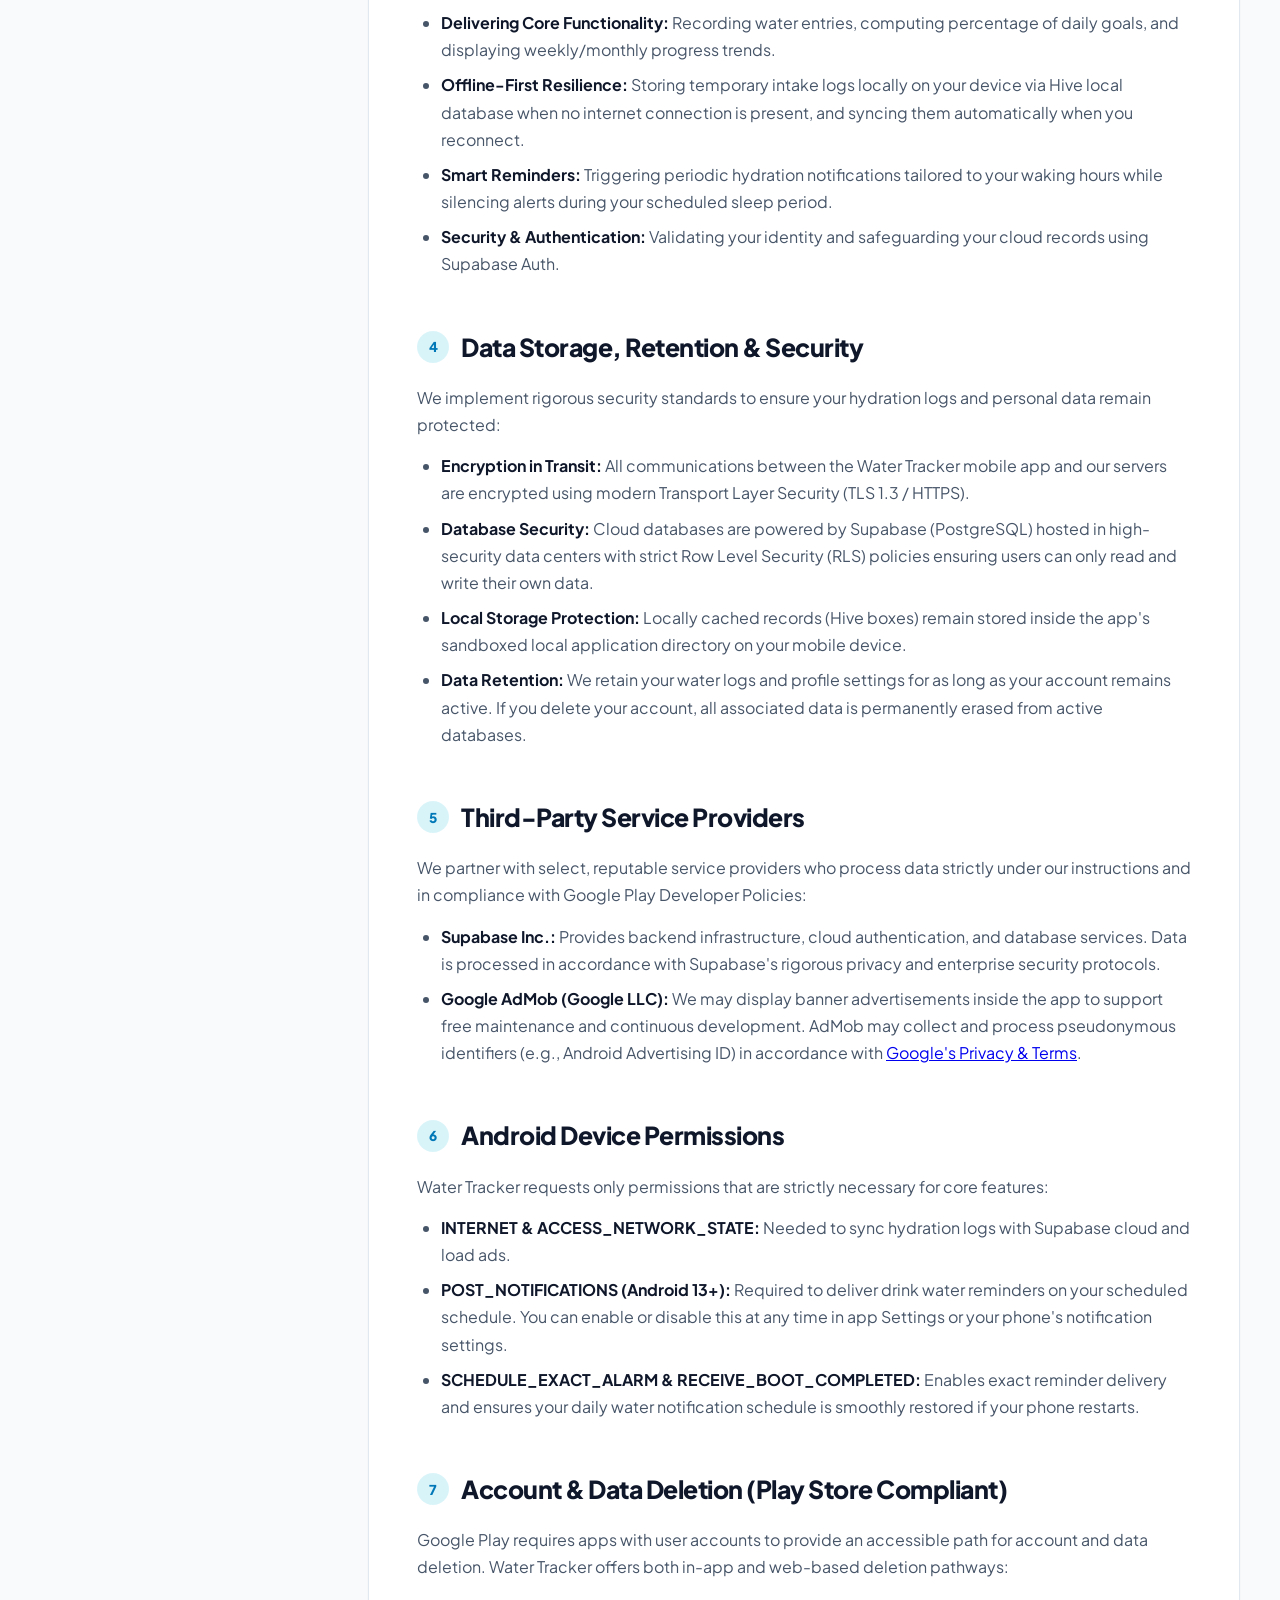
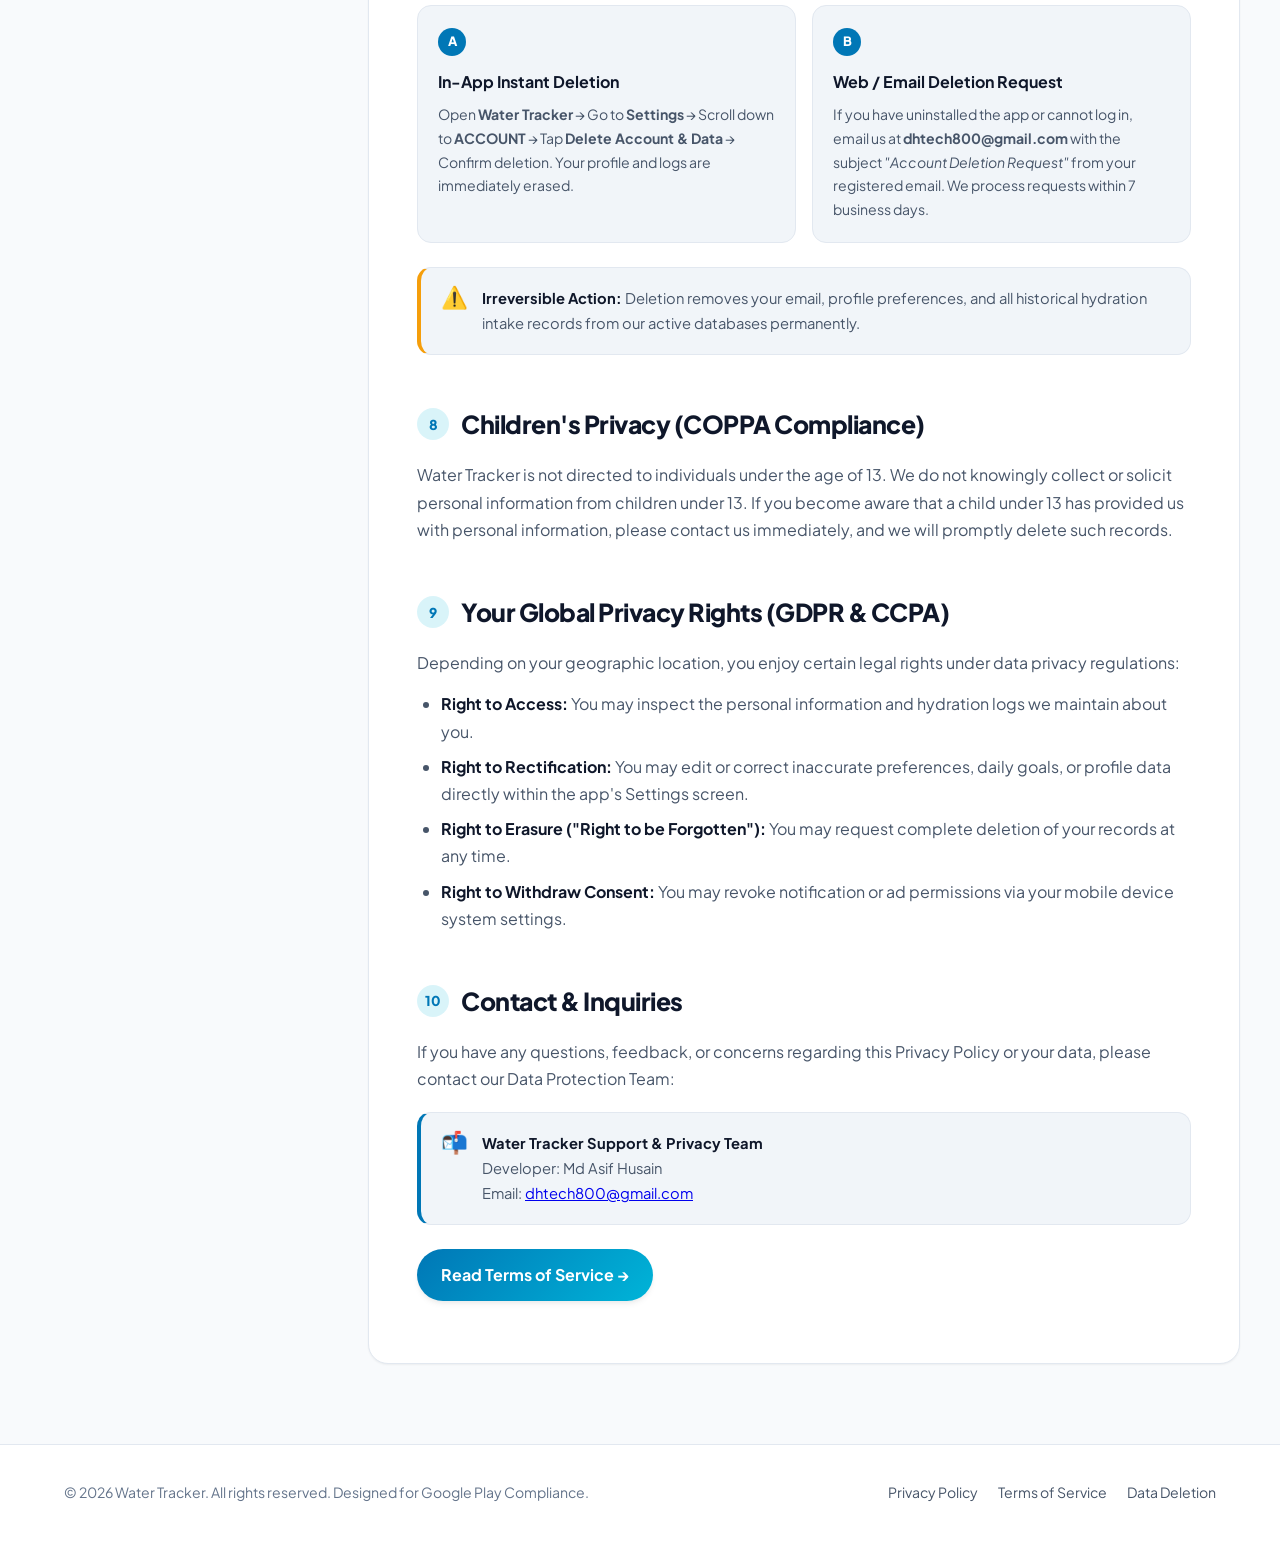
==== commit f0b4555d: "Update stylesheet link with version query parameter" ====
--- a/privacy.html
+++ b/privacy.html
@@ -6,7 +6,7 @@
   <title>Privacy Policy — Water Tracker</title>
   <meta name="description" content="Official Privacy Policy and Data Safety Disclosures for Water Tracker on Google Play.">
   <link rel="icon" type="image/png" href="app_icon.png">
-  <link rel="stylesheet" href="styles.css">
+  <link rel="stylesheet" href="styles.css?v=2.2">
 </head>
 <body>
 
--- a/styles.css
+++ b/styles.css
@@ -75,6 +75,8 @@
 html {
   scroll-behavior: smooth;
   font-size: 16px;
+  overflow-x: hidden;
+  width: 100%;
 }
 
 body {
@@ -87,6 +89,8 @@
   min-height: 100vh;
   display: flex;
   flex-direction: column;
+  overflow-x: hidden;
+  width: 100%;
 }
 
 /* Container */
@@ -415,13 +419,16 @@
 /* Data Table */
 .data-table-wrapper {
   overflow-x: auto;
+  -webkit-overflow-scrolling: touch;
   margin: 20px 0;
   border-radius: var(--radius-md);
   border: 1px solid var(--border-color);
+  width: 100%;
 }
 
 .data-table {
   width: 100%;
+  min-width: 520px;
   border-collapse: collapse;
   text-align: left;
   font-size: 0.9rem;
@@ -588,7 +595,8 @@
 @media (max-width: 992px) {
   .content-layout {
     grid-template-columns: 1fr;
-    gap: 32px;
+    gap: 24px;
+    padding: 24px 0 60px 0;
   }
 
   .toc-sidebar {
@@ -596,7 +604,11 @@
   }
 
   .legal-content {
-    padding: 28px 20px;
+    padding: 32px 24px;
+  }
+
+  .hero-section {
+    padding: 36px 0 24px 0;
   }
 
   .hero-title {
@@ -604,31 +616,203 @@
   }
 }
 
+@media (max-width: 768px) {
+  .container {
+    padding: 0 16px;
+  }
+
+  .header-inner {
+    height: auto;
+    padding: 10px 0;
+    flex-wrap: wrap;
+    gap: 10px;
+    justify-content: space-between;
+  }
+
+  .brand {
+    gap: 10px;
+  }
+
+  .brand-icon {
+    width: 36px;
+    height: 36px;
+  }
+
+  .brand-text {
+    font-size: 1.15rem;
+  }
+
+  .nav-links {
+    order: 3;
+    width: 100%;
+    display: flex;
+    overflow-x: auto;
+    white-space: nowrap;
+    gap: 8px;
+    padding: 6px 2px 4px 2px;
+    -webkit-overflow-scrolling: touch;
+    scrollbar-width: none;
+  }
+
+  .nav-links::-webkit-scrollbar {
+    display: none;
+  }
+
+  .nav-link {
+    padding: 6px 14px;
+    font-size: 0.82rem;
+    flex-shrink: 0;
+  }
+
+  .theme-toggle {
+    order: 2;
+    width: 36px;
+    height: 36px;
+    font-size: 0.9rem;
+  }
+}
+
 @media (max-width: 600px) {
-  .header-inner {
-    height: 64px;
-  }
-
-  .brand-text {
-    font-size: 1.1rem;
-  }
-
-  .nav-link {
-    padding: 6px 12px;
-    font-size: 0.82rem;
+  .container {
+    padding: 0 14px;
   }
 
   .hero-section {
-    padding: 36px 0 24px 0;
+    padding: 28px 0 18px 0;
+  }
+
+  .badge-pill {
+    font-size: 0.72rem;
+    padding: 5px 12px;
+    margin-bottom: 12px;
   }
 
   .hero-title {
-    font-size: 1.75rem;
+    font-size: 1.7rem;
+    line-height: 1.25;
+    margin-bottom: 10px;
+  }
+
+  .hero-subtitle {
+    font-size: 0.92rem;
+    margin-bottom: 14px;
+    line-height: 1.55;
+  }
+
+  .meta-info {
+    flex-wrap: wrap;
+    gap: 6px 12px;
+    font-size: 0.78rem;
+  }
+
+  .meta-dot {
+    display: none;
+  }
+
+  .legal-content {
+    padding: 20px 14px;
+    border-radius: var(--radius-md);
+  }
+
+  .section-block {
+    margin-bottom: 28px;
+  }
+
+  .section-block h2 {
+    font-size: 1.2rem;
+    gap: 8px;
+    flex-wrap: wrap;
+    line-height: 1.35;
+  }
+
+  .section-number {
+    width: 26px;
+    height: 26px;
+    font-size: 0.75rem;
+    flex-shrink: 0;
+  }
+
+  .section-block h3 {
+    font-size: 1.02rem;
+    margin: 18px 0 8px 0;
+  }
+
+  .section-block p, .section-block li {
+    font-size: 0.9rem;
+    line-height: 1.6;
+  }
+
+  .callout-card {
+    padding: 14px;
+    gap: 10px;
+    margin: 16px 0;
+  }
+
+  .callout-icon {
+    font-size: 1.15rem;
+  }
+
+  .callout-content {
+    font-size: 0.85rem;
+    word-break: break-word;
+  }
+
+  .step-card-grid {
+    grid-template-columns: 1fr;
+    gap: 12px;
+    margin: 16px 0;
+  }
+
+  .step-card {
+    padding: 14px;
+  }
+
+  .step-card h4 {
+    font-size: 0.95rem;
+  }
+
+  .step-card p {
+    font-size: 0.86rem;
+  }
+
+  .btn-action {
+    width: 100%;
+    justify-content: center;
+    text-align: center;
+    font-size: 0.86rem;
+    padding: 12px 14px;
+    word-break: break-word;
+  }
+
+  .tabs-wrapper {
+    flex-wrap: wrap;
+    gap: 6px;
+    margin-bottom: 24px;
+  }
+
+  .tab-btn {
+    flex: 1 1 calc(50% - 6px);
+    padding: 10px 10px;
+    font-size: 0.8rem;
+    text-align: center;
   }
 
   .footer-inner {
     flex-direction: column;
     text-align: center;
+    gap: 14px;
+    padding: 24px 0;
+  }
+
+  .footer-copy {
+    font-size: 0.82rem;
+  }
+
+  .footer-links {
+    justify-content: center;
+    flex-wrap: wrap;
+    gap: 14px;
+    font-size: 0.85rem;
   }
 }
 
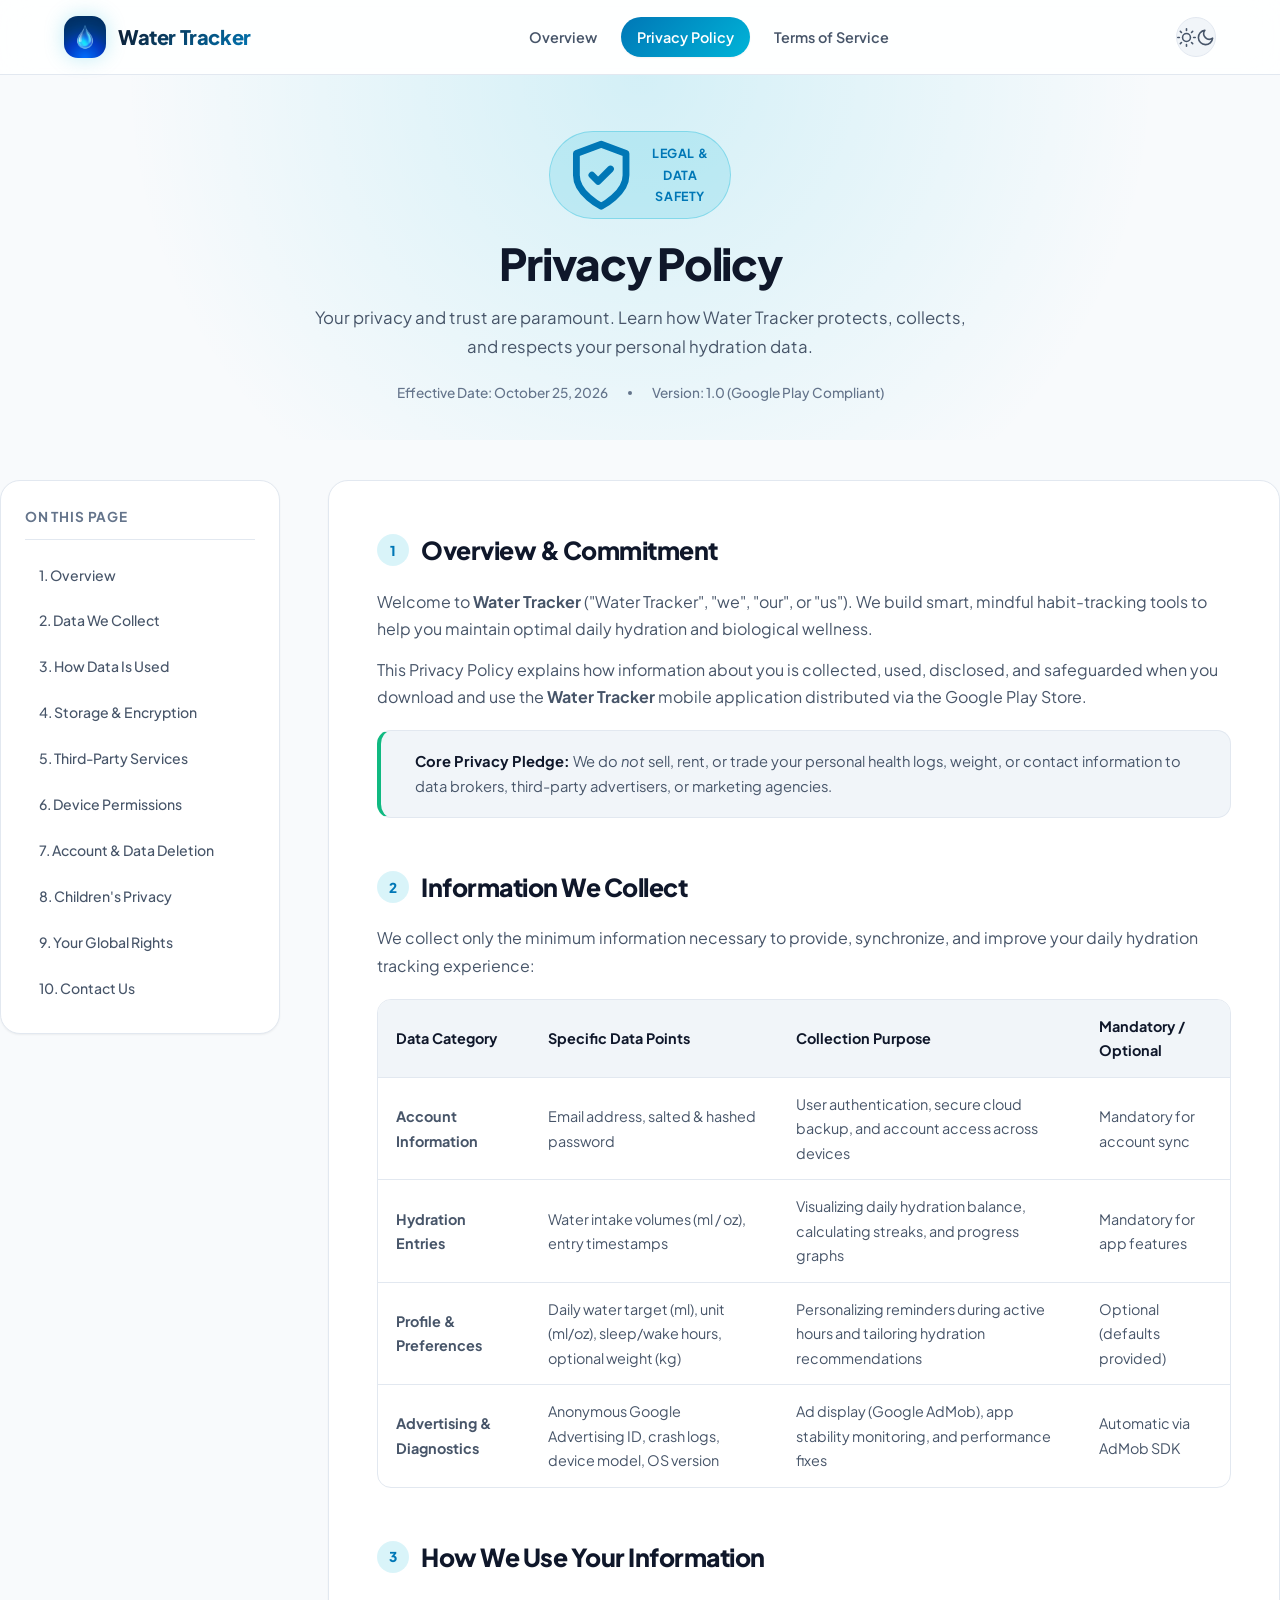
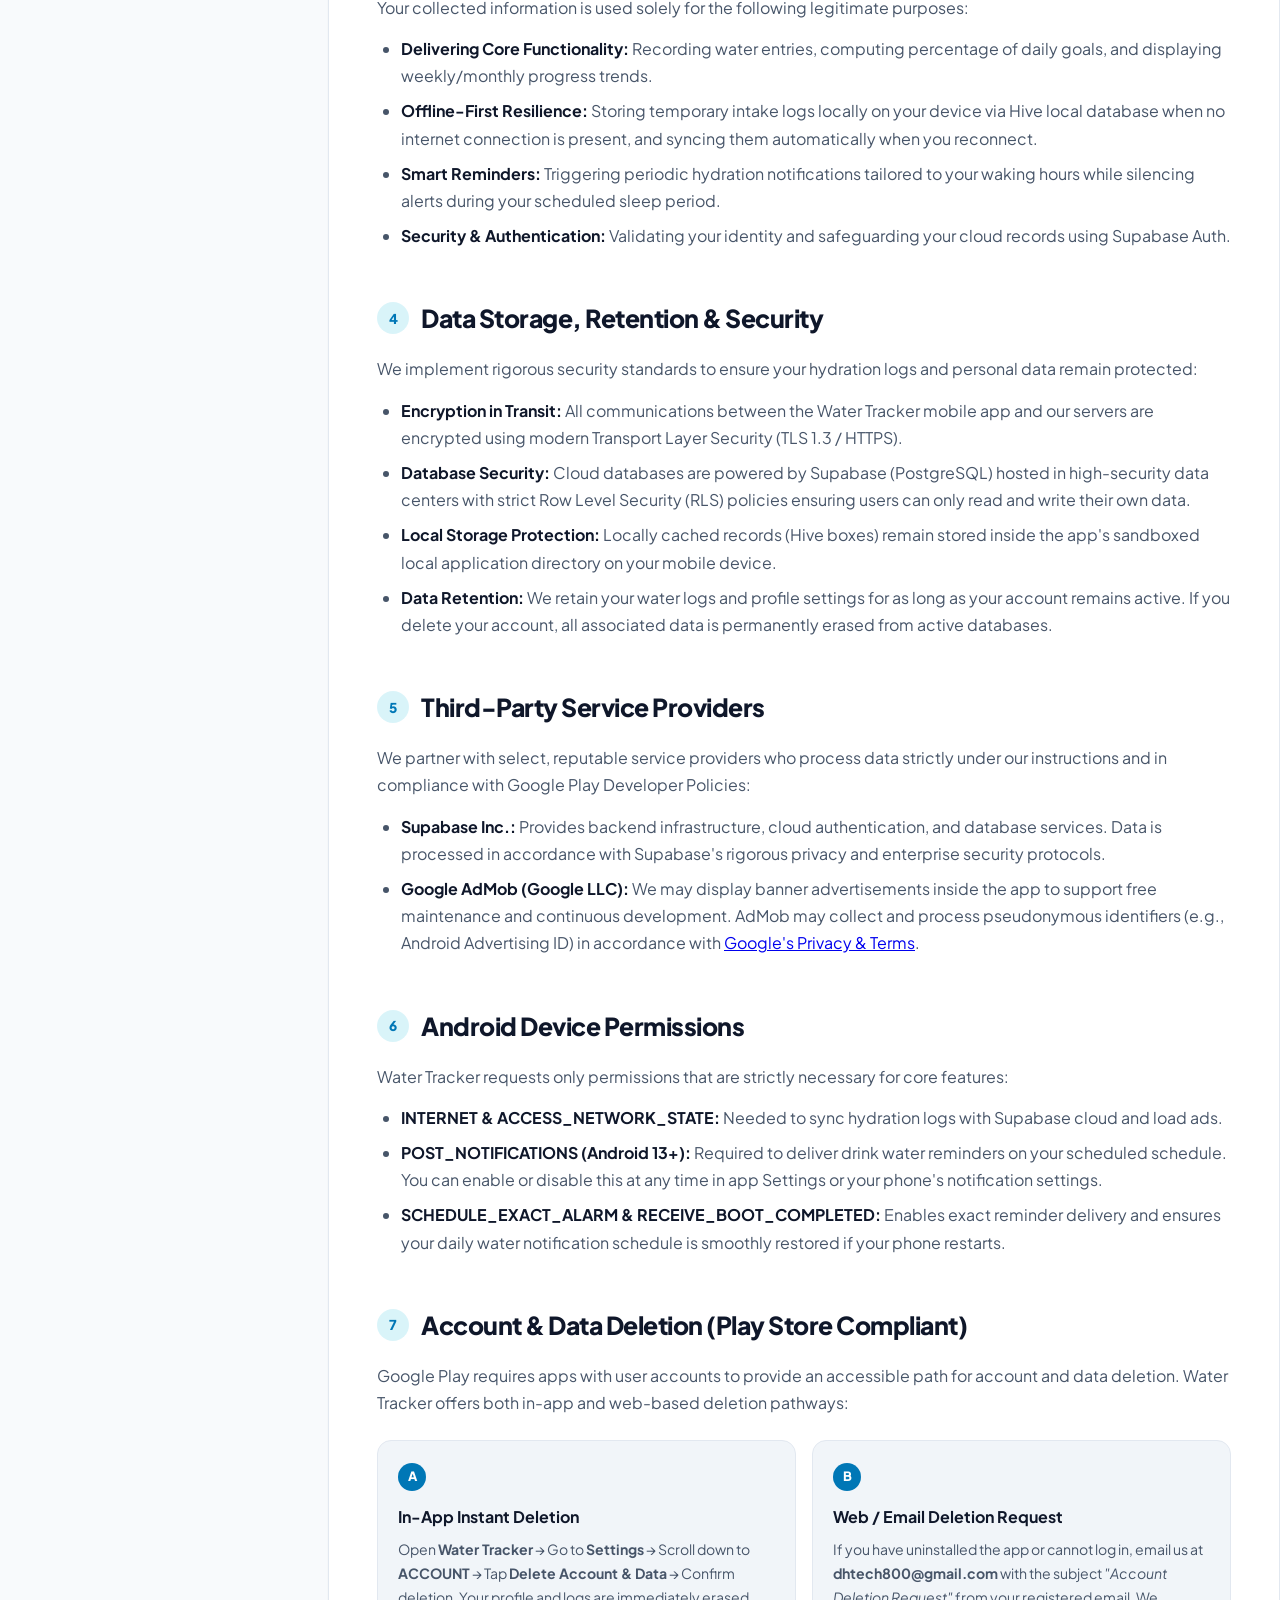
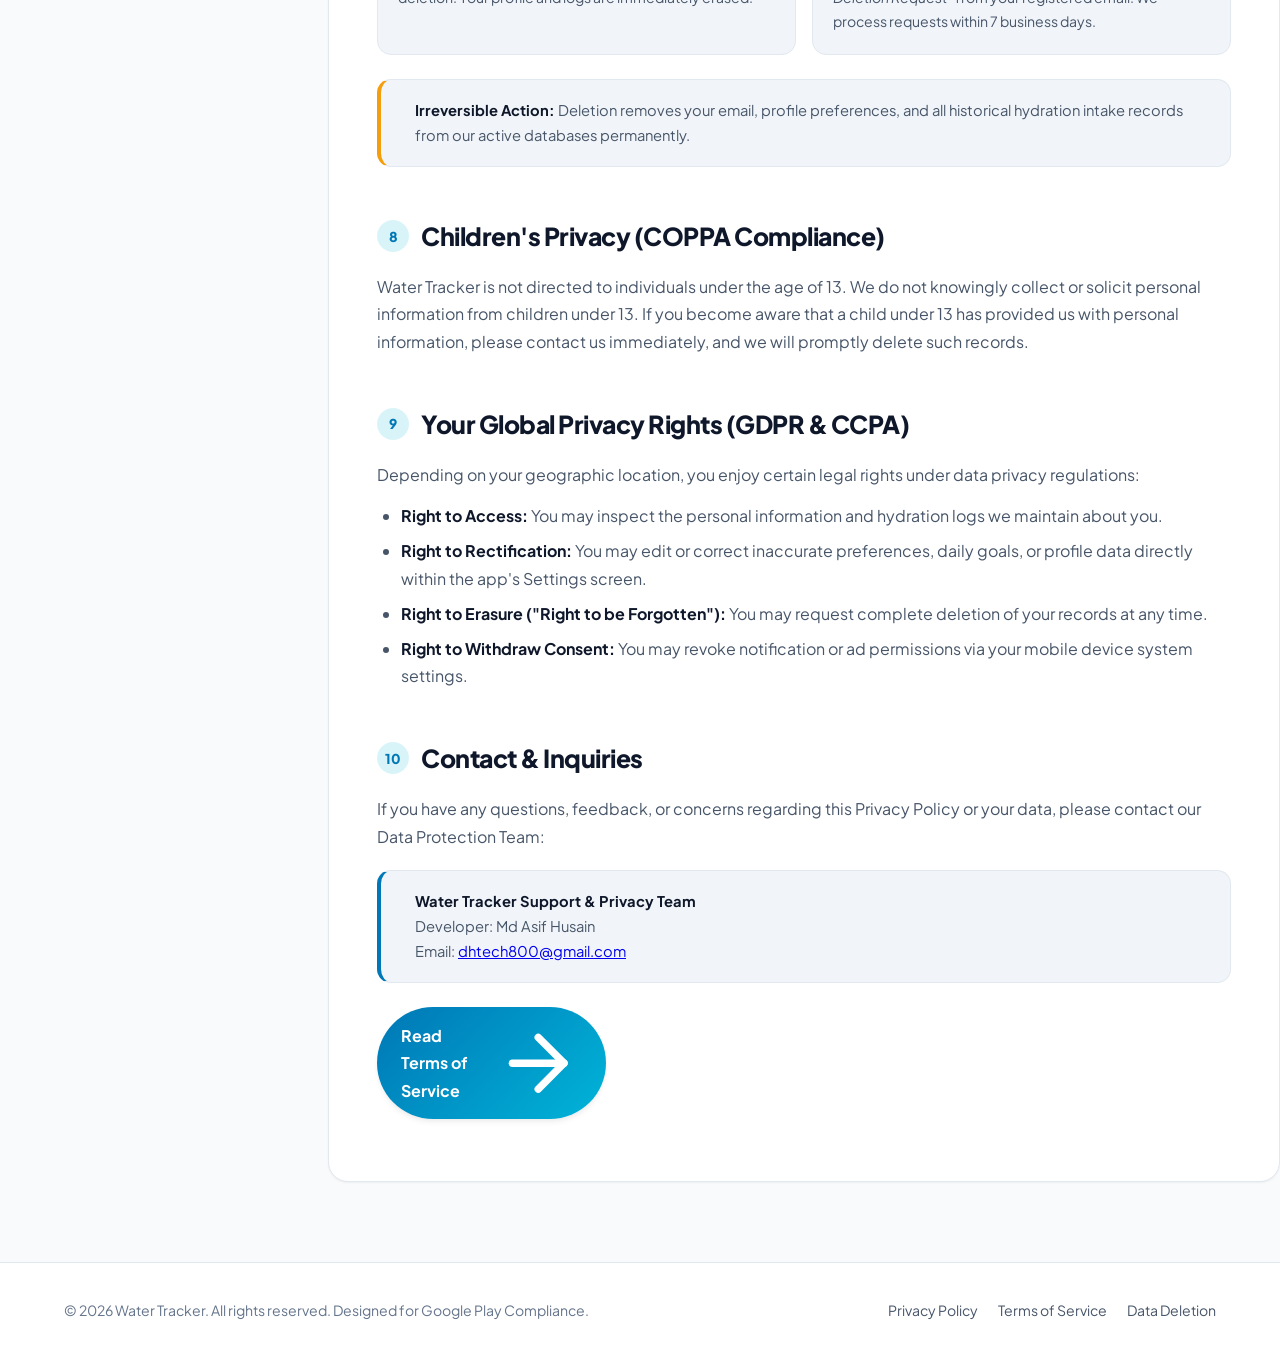
==== commit 8833e557: "Update theme toggle button and privacy policy content" ====
--- a/privacy.html
+++ b/privacy.html
@@ -6,7 +6,7 @@
   <title>Privacy Policy — Water Tracker</title>
   <meta name="description" content="Official Privacy Policy and Data Safety Disclosures for Water Tracker on Google Play.">
   <link rel="icon" type="image/png" href="app_icon.png">
-  <link rel="stylesheet" href="styles.css?v=2.2">
+  <link rel="stylesheet" href="styles.css?v=2.3">
 </head>
 <body>
 
@@ -18,21 +18,41 @@
         <span class="brand-text">Water Tracker</span>
       </a>
 
-      <nav class="nav-links">
+      <nav class="nav-links" aria-label="Main Navigation">
         <a href="index.html" class="nav-link">Overview</a>
         <a href="privacy.html" class="nav-link active">Privacy Policy</a>
         <a href="terms.html" class="nav-link">Terms of Service</a>
-        <button class="theme-toggle" id="themeToggle" aria-label="Toggle Theme" title="Toggle Dark/Light Mode">
-          🌙
-        </button>
       </nav>
+
+      <button class="theme-toggle" id="themeToggle" aria-label="Toggle Theme" title="Toggle Dark/Light Mode">
+        <svg class="theme-icon sun-icon" viewBox="0 0 24 24" fill="none" stroke="currentColor" stroke-width="2" stroke-linecap="round" stroke-linejoin="round">
+          <circle cx="12" cy="12" r="5"></circle>
+          <line x1="12" y1="1" x2="12" y2="3"></line>
+          <line x1="12" y1="21" x2="12" y2="23"></line>
+          <line x1="4.22" y1="4.22" x2="5.64" y2="5.64"></line>
+          <line x1="18.36" y1="18.36" x2="19.78" y2="19.78"></line>
+          <line x1="1" y1="12" x2="3" y2="12"></line>
+          <line x1="21" y1="12" x2="23" y2="12"></line>
+          <line x1="4.22" y1="19.78" x2="5.64" y2="18.36"></line>
+          <line x1="18.36" y1="5.64" x2="19.78" y2="4.22"></line>
+        </svg>
+        <svg class="theme-icon moon-icon" viewBox="0 0 24 24" fill="none" stroke="currentColor" stroke-width="2" stroke-linecap="round" stroke-linejoin="round">
+          <path d="M21 12.79A9 9 0 1 1 11.21 3 7 7 0 0 0 21 12.79z"></path>
+        </svg>
+      </button>
     </div>
   </header>
 
   <!-- Hero Banner -->
   <section class="hero-section">
     <div class="container">
-      <div class="badge-pill">🛡️ Legal & Data Safety</div>
+      <div class="badge-pill">
+        <svg class="badge-icon" viewBox="0 0 24 24" fill="none" stroke="currentColor" stroke-width="2.2" stroke-linecap="round" stroke-linejoin="round">
+          <path d="M12 22s8-4 8-10V5l-8-3-8 3v7c0 6 8 10 8 10z"></path>
+          <polyline points="9 12 11 14 15 10"></polyline>
+        </svg>
+        <span>Legal & Data Safety</span>
+      </div>
       <h1 class="hero-title">Privacy Policy</h1>
       <p class="hero-subtitle">
         Your privacy and trust are paramount. Learn how Water Tracker protects, collects, and respects your personal hydration data.
@@ -79,7 +99,11 @@
         </p>
         
         <div class="callout-card success">
-          <div class="callout-icon">💧</div>
+          <div class="callout-icon">
+            <svg viewBox="0 0 24 24" fill="none" stroke="currentColor" stroke-width="2" stroke-linecap="round" stroke-linejoin="round">
+              <path d="M12 2.69l5.66 5.66a8 8 0 1 1-11.31 0z"></path>
+            </svg>
+          </div>
           <div class="callout-content">
             <strong>Core Privacy Pledge:</strong> We do <em>not</em> sell, rent, or trade your personal health logs, weight, or contact information to data brokers, third-party advertisers, or marketing agencies.
           </div>
@@ -208,7 +232,13 @@
         </div>
 
         <div class="callout-card warning">
-          <div class="callout-icon">⚠️</div>
+          <div class="callout-icon">
+            <svg viewBox="0 0 24 24" fill="none" stroke="currentColor" stroke-width="2" stroke-linecap="round" stroke-linejoin="round">
+              <path d="M10.29 3.86L1.82 18a2 2 0 0 0 1.71 3h16.94a2 2 0 0 0 1.71-3L13.71 3.86a2 2 0 0 0-3.42 0z"></path>
+              <line x1="12" y1="9" x2="12" y2="13"></line>
+              <line x1="12" y1="17" x2="12.01" y2="17"></line>
+            </svg>
+          </div>
           <div class="callout-content">
             <strong>Irreversible Action:</strong> Deletion removes your email, profile preferences, and all historical hydration intake records from our active databases permanently.
           </div>
@@ -243,7 +273,12 @@
         </p>
 
         <div class="callout-card">
-          <div class="callout-icon">📬</div>
+          <div class="callout-icon">
+            <svg viewBox="0 0 24 24" fill="none" stroke="currentColor" stroke-width="2" stroke-linecap="round" stroke-linejoin="round">
+              <path d="M4 4h16c1.1 0 2 .9 2 2v12c0 1.1-.9 2-2 2H4c-1.1 0-2-.9-2-2V6c0-1.1.9-2 2-2z"></path>
+              <polyline points="22,6 12,13 2,6"></polyline>
+            </svg>
+          </div>
           <div class="callout-content">
             <strong>Water Tracker Support & Privacy Team</strong><br>
             Developer: Md Asif Husain<br>
@@ -252,7 +287,13 @@
         </div>
 
         <p style="margin-top: 24px;">
-          <a href="terms.html" class="btn-action">Read Terms of Service &rarr;</a>
+          <a href="terms.html" class="btn-action">
+            Read Terms of Service
+            <svg viewBox="0 0 24 24" fill="none" stroke="currentColor" stroke-width="2" stroke-linecap="round" stroke-linejoin="round">
+              <line x1="5" y1="12" x2="19" y2="12"></line>
+              <polyline points="12 5 19 12 12 19"></polyline>
+            </svg>
+          </a>
         </p>
       </section>
 
@@ -283,14 +324,12 @@
     const savedTheme = localStorage.getItem('water-tracker-theme') || 
       (window.matchMedia('(prefers-color-scheme: dark)').matches ? 'dark' : 'light');
     htmlEl.setAttribute('data-theme', savedTheme);
-    toggleBtn.textContent = savedTheme === 'dark' ? '☀️' : '🌙';
 
     toggleBtn.addEventListener('click', () => {
-      const current = htmlEl.getAttribute('data-theme');
+      const current = htmlEl.getAttribute('data-theme') || 'light';
       const next = current === 'dark' ? 'light' : 'dark';
       htmlEl.setAttribute('data-theme', next);
       localStorage.setItem('water-tracker-theme', next);
-      toggleBtn.textContent = next === 'dark' ? '☀️' : '🌙';
     });
 
     // Active Sidebar ScrollSpy
--- a/styles.css
+++ b/styles.css
@@ -255,10 +255,13 @@
 /* Layout: Sidebar + Main Content */
 .content-layout {
   display: grid;
-  grid-template-columns: 280px 1fr;
+  grid-template-columns: 280px minmax(0, 1fr);
   gap: 48px;
   padding: 40px 0 80px 0;
   align-items: start;
+  width: 100%;
+  max-width: 100%;
+  box-sizing: border-box;
 }
 
 /* Sticky Sidebar Table of Contents */
@@ -318,6 +321,12 @@
   border-radius: var(--radius-lg);
   padding: 48px;
   box-shadow: var(--shadow-sm);
+  width: 100%;
+  max-width: 100%;
+  min-width: 0;
+  box-sizing: border-box;
+  overflow-wrap: break-word;
+  word-wrap: break-word;
 }
 
 .section-block {
@@ -388,6 +397,9 @@
   margin: 20px 0;
   display: flex;
   gap: 14px;
+  width: 100%;
+  max-width: 100%;
+  box-sizing: border-box;
 }
 
 .callout-card.warning {
@@ -405,11 +417,16 @@
 .callout-icon {
   font-size: 1.35rem;
   line-height: 1;
+  flex-shrink: 0;
 }
 
 .callout-content {
   font-size: 0.92rem;
   color: var(--text-secondary);
+  flex: 1;
+  min-width: 0;
+  word-break: break-word;
+  overflow-wrap: break-word;
 }
 
 .callout-content strong {
@@ -424,11 +441,28 @@
   border-radius: var(--radius-md);
   border: 1px solid var(--border-color);
   width: 100%;
+  max-width: 100%;
+  box-sizing: border-box;
+  display: block;
+}
+
+.data-table-wrapper::-webkit-scrollbar {
+  height: 6px;
+}
+
+.data-table-wrapper::-webkit-scrollbar-track {
+  background: var(--bg-surface-alt);
+  border-radius: 4px;
+}
+
+.data-table-wrapper::-webkit-scrollbar-thumb {
+  background: var(--border-color);
+  border-radius: 4px;
 }
 
 .data-table {
   width: 100%;
-  min-width: 520px;
+  min-width: 500px;
   border-collapse: collapse;
   text-align: left;
   font-size: 0.9rem;
@@ -594,9 +628,11 @@
 /* Responsive Styles */
 @media (max-width: 992px) {
   .content-layout {
-    grid-template-columns: 1fr;
-    gap: 24px;
+    display: block; /* Switch from grid to block so children never expand past container */
+    width: 100%;
+    max-width: 100%;
     padding: 24px 0 60px 0;
+    box-sizing: border-box;
   }
 
   .toc-sidebar {
@@ -604,7 +640,12 @@
   }
 
   .legal-content {
+    display: block;
+    width: 100%;
+    max-width: 100%;
+    min-width: 0;
     padding: 32px 24px;
+    box-sizing: border-box;
   }
 
   .hero-section {
@@ -613,6 +654,7 @@
 
   .hero-title {
     font-size: 2.1rem;
+    word-break: break-word;
   }
 }
 
@@ -712,6 +754,26 @@
   .legal-content {
     padding: 20px 14px;
     border-radius: var(--radius-md);
+    width: 100%;
+    max-width: 100%;
+    min-width: 0;
+    box-sizing: border-box;
+  }
+
+  .data-table-wrapper {
+    margin: 16px 0;
+    width: 100%;
+    max-width: 100%;
+    box-sizing: border-box;
+  }
+
+  .data-table {
+    min-width: 440px;
+    font-size: 0.82rem;
+  }
+
+  .data-table th, .data-table td {
+    padding: 10px 12px;
   }
 
   .section-block {
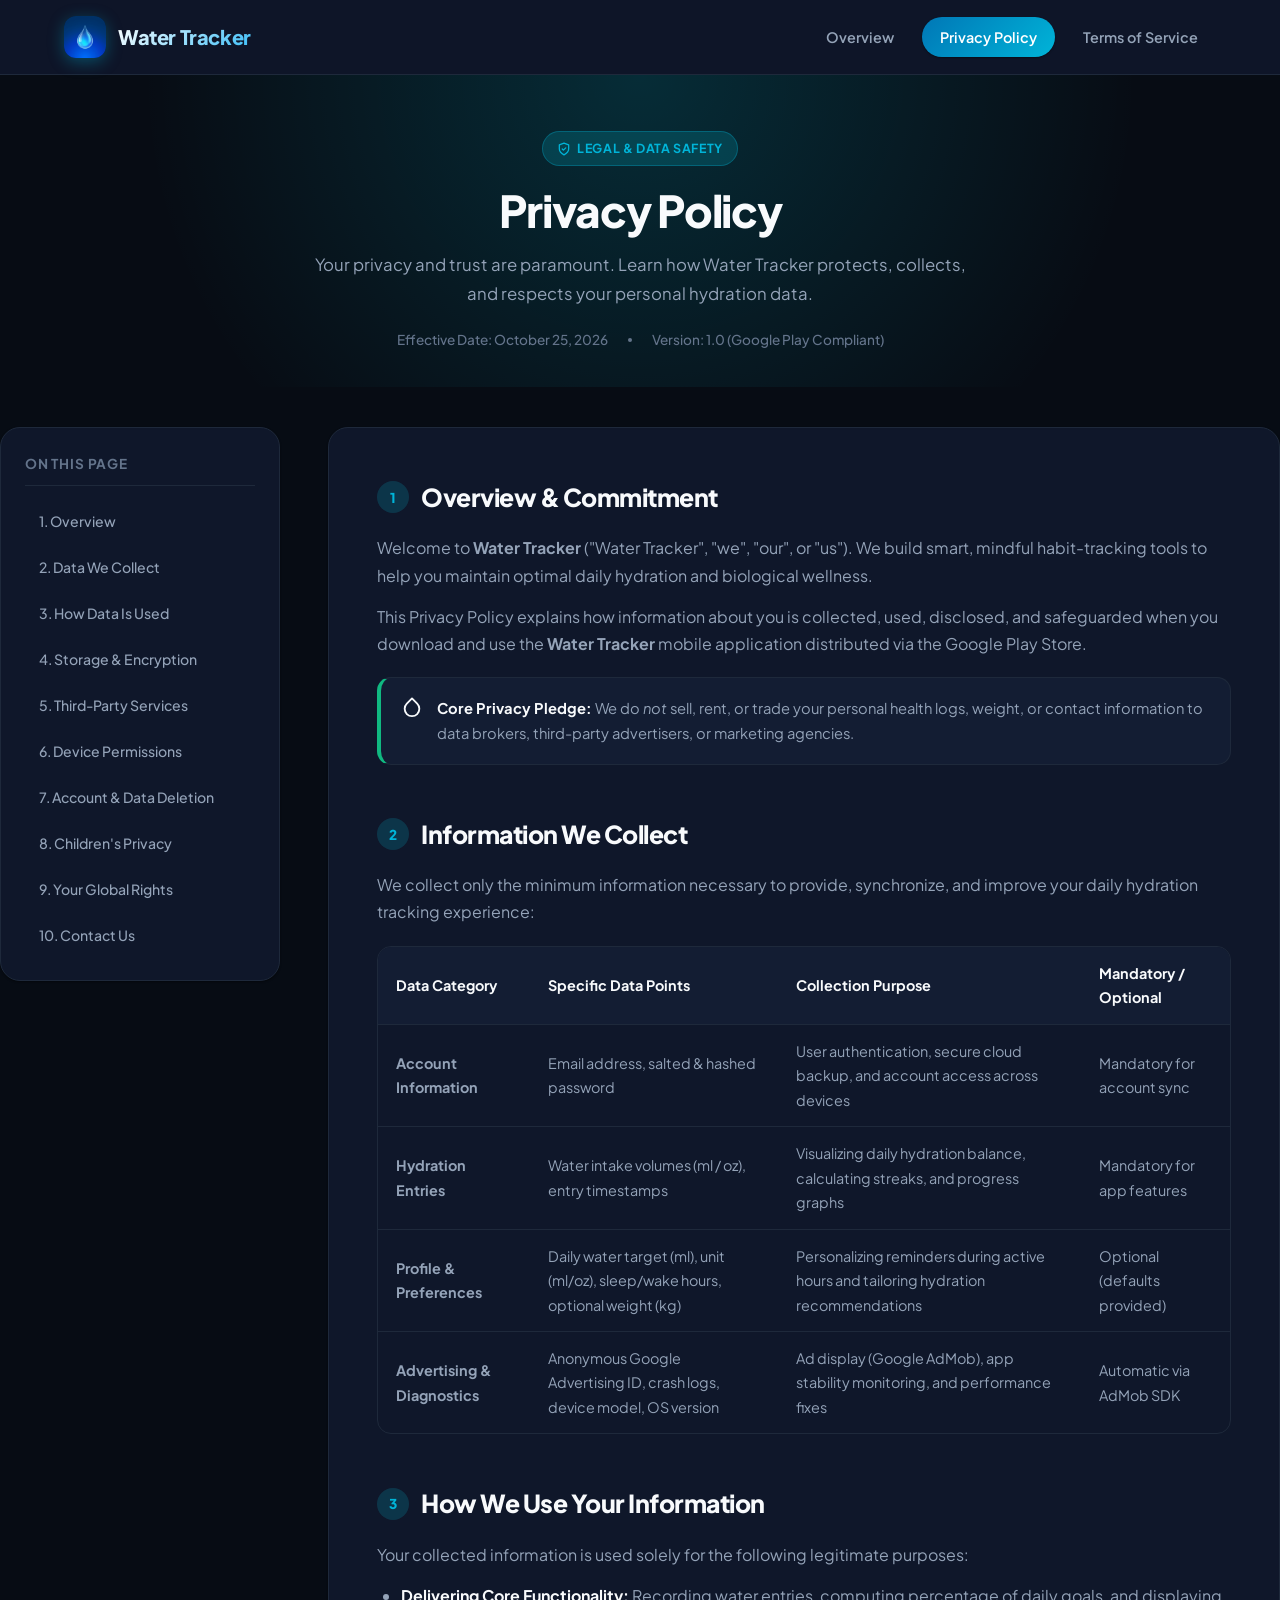
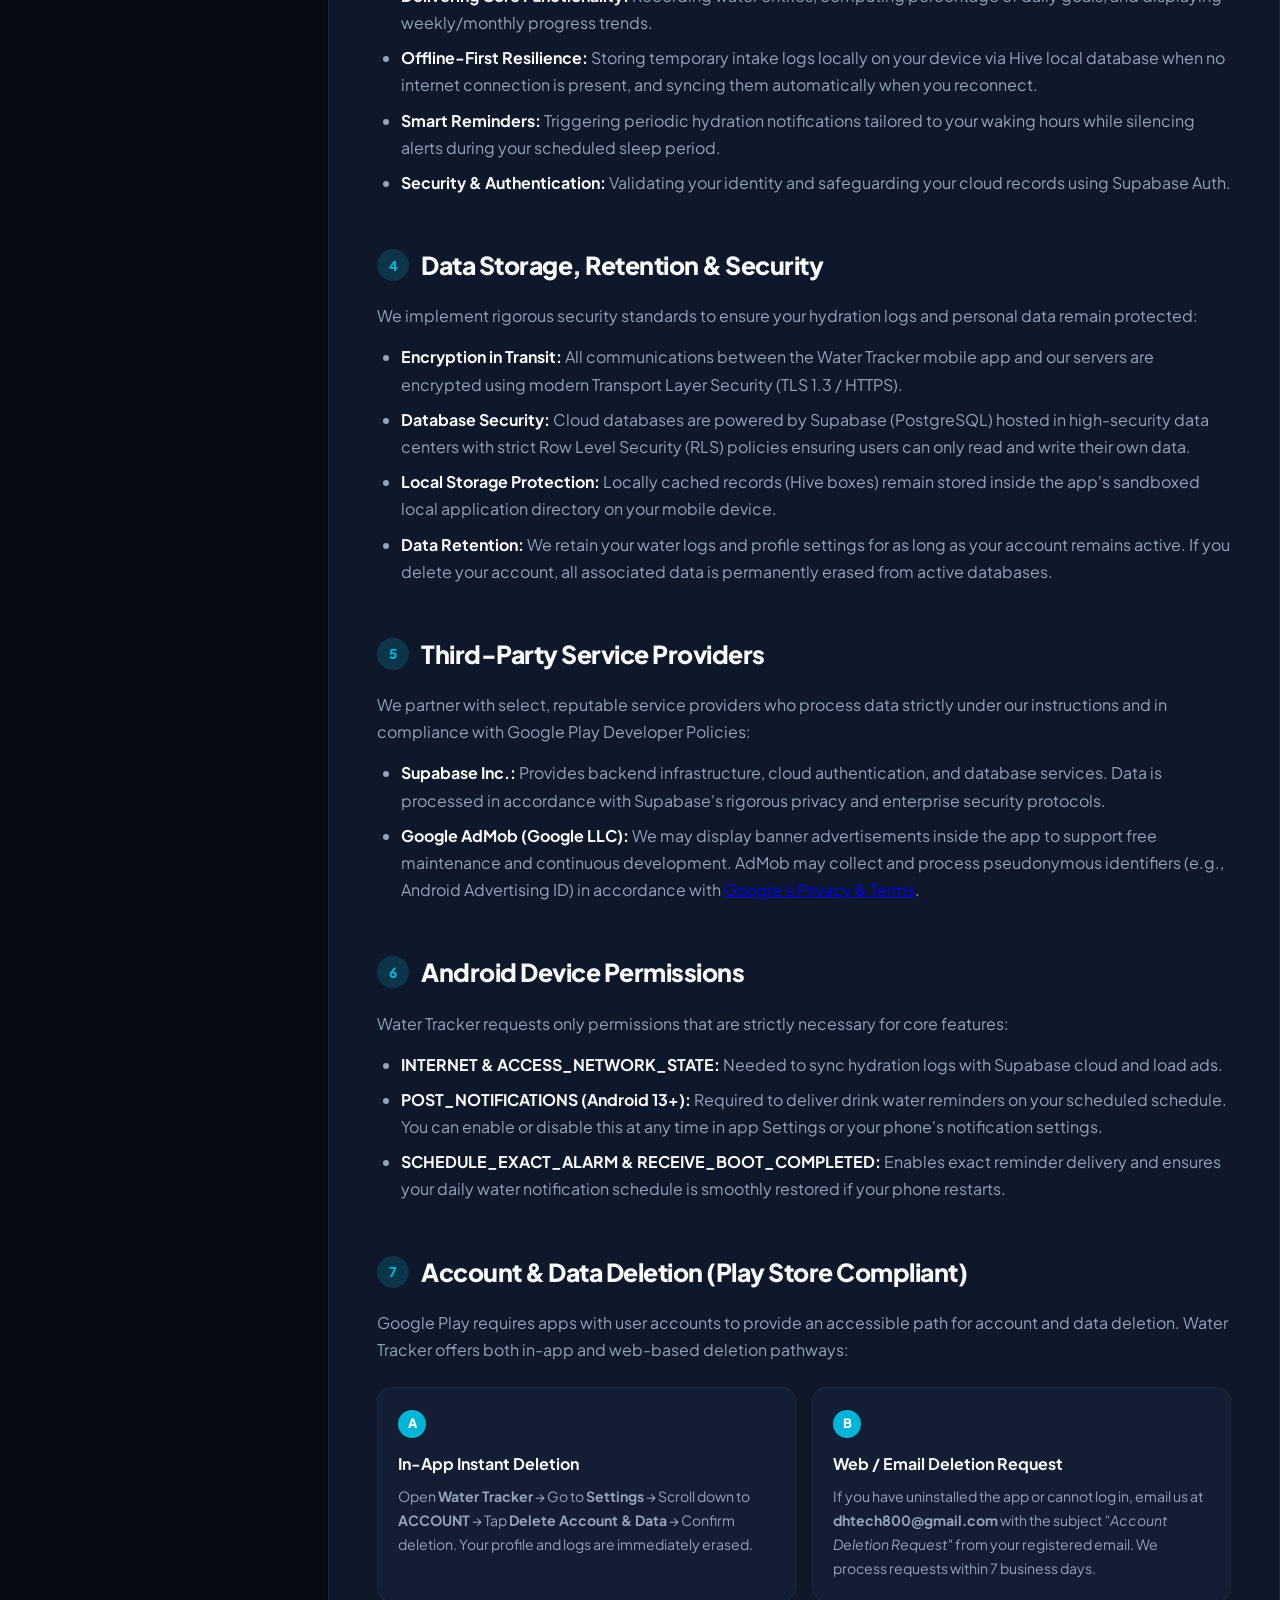
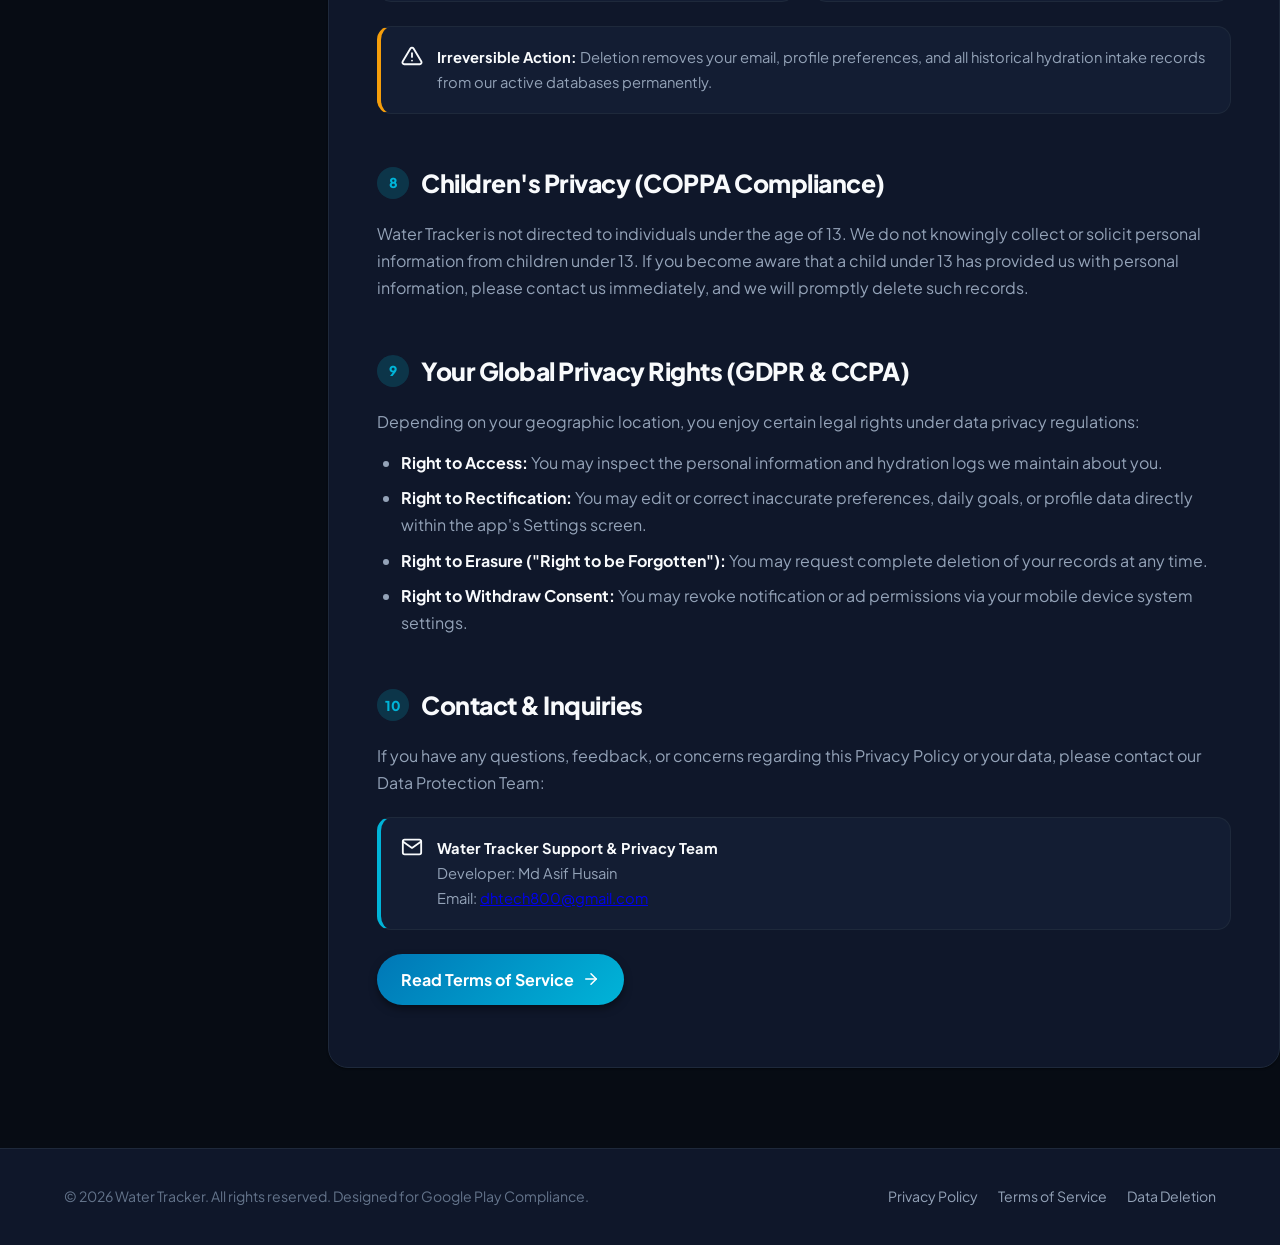
==== commit e2159119: "Update theme to dark mode and remove toggle" ====
--- a/privacy.html
+++ b/privacy.html
@@ -1,12 +1,12 @@
 <!DOCTYPE html>
-<html lang="en" data-theme="light">
+<html lang="en" data-theme="dark">
 <head>
   <meta charset="UTF-8">
   <meta name="viewport" content="width=device-width, initial-scale=1.0">
   <title>Privacy Policy — Water Tracker</title>
   <meta name="description" content="Official Privacy Policy and Data Safety Disclosures for Water Tracker on Google Play.">
   <link rel="icon" type="image/png" href="app_icon.png">
-  <link rel="stylesheet" href="styles.css?v=2.3">
+  <link rel="stylesheet" href="styles.css?v=2.4">
 </head>
 <body>
 
@@ -23,23 +23,6 @@
         <a href="privacy.html" class="nav-link active">Privacy Policy</a>
         <a href="terms.html" class="nav-link">Terms of Service</a>
       </nav>
-
-      <button class="theme-toggle" id="themeToggle" aria-label="Toggle Theme" title="Toggle Dark/Light Mode">
-        <svg class="theme-icon sun-icon" viewBox="0 0 24 24" fill="none" stroke="currentColor" stroke-width="2" stroke-linecap="round" stroke-linejoin="round">
-          <circle cx="12" cy="12" r="5"></circle>
-          <line x1="12" y1="1" x2="12" y2="3"></line>
-          <line x1="12" y1="21" x2="12" y2="23"></line>
-          <line x1="4.22" y1="4.22" x2="5.64" y2="5.64"></line>
-          <line x1="18.36" y1="18.36" x2="19.78" y2="19.78"></line>
-          <line x1="1" y1="12" x2="3" y2="12"></line>
-          <line x1="21" y1="12" x2="23" y2="12"></line>
-          <line x1="4.22" y1="19.78" x2="5.64" y2="18.36"></line>
-          <line x1="18.36" y1="5.64" x2="19.78" y2="4.22"></line>
-        </svg>
-        <svg class="theme-icon moon-icon" viewBox="0 0 24 24" fill="none" stroke="currentColor" stroke-width="2" stroke-linecap="round" stroke-linejoin="round">
-          <path d="M21 12.79A9 9 0 1 1 11.21 3 7 7 0 0 0 21 12.79z"></path>
-        </svg>
-      </button>
     </div>
   </header>
 
@@ -314,24 +297,8 @@
     </div>
   </footer>
 
-  <!-- Theme & TOC Active Link Script -->
+  <!-- Active Sidebar ScrollSpy Script -->
   <script>
-    // Theme Switcher
-    const toggleBtn = document.getElementById('themeToggle');
-    const htmlEl = document.documentElement;
-
-    // Check system preference or stored theme
-    const savedTheme = localStorage.getItem('water-tracker-theme') || 
-      (window.matchMedia('(prefers-color-scheme: dark)').matches ? 'dark' : 'light');
-    htmlEl.setAttribute('data-theme', savedTheme);
-
-    toggleBtn.addEventListener('click', () => {
-      const current = htmlEl.getAttribute('data-theme') || 'light';
-      const next = current === 'dark' ? 'light' : 'dark';
-      htmlEl.setAttribute('data-theme', next);
-      localStorage.setItem('water-tracker-theme', next);
-    });
-
     // Active Sidebar ScrollSpy
     const sections = document.querySelectorAll('.section-block');
     const tocLinks = document.querySelectorAll('.toc-link');
--- a/styles.css
+++ b/styles.css
@@ -9,40 +9,7 @@
   --font-main: 'Plus Jakarta Sans', -apple-system, BlinkMacSystemFont, 'Segoe UI', Roboto, sans-serif;
   --font-mono: 'JetBrains Mono', monospace;
 
-  /* Color Tokens - Light Mode */
-  --bg-body: #f8fafc;
-  --bg-surface: #ffffff;
-  --bg-surface-alt: #f1f5f9;
-  --bg-surface-elevated: #ffffff;
-  --border-color: #e2e8f0;
-  --border-light: #edf2f7;
-  
-  --text-primary: #0f172a;
-  --text-secondary: #475569;
-  --text-muted: #64748b;
-  
-  --primary: #0077b6;
-  --primary-light: #00b4d8;
-  --primary-glow: rgba(0, 180, 216, 0.15);
-  --accent: #00e5ff;
-  --success: #10b981;
-  --warning: #f59e0b;
-  --danger: #ef4444;
-
-  --shadow-sm: 0 1px 2px 0 rgba(0, 0, 0, 0.05);
-  --shadow-md: 0 4px 6px -1px rgba(0, 0, 0, 0.06), 0 2px 4px -1px rgba(0, 0, 0, 0.04);
-  --shadow-lg: 0 12px 24px -4px rgba(0, 0, 0, 0.08);
-  --shadow-glow: 0 0 20px rgba(0, 180, 216, 0.25);
-
-  --radius-sm: 8px;
-  --radius-md: 14px;
-  --radius-lg: 20px;
-  --radius-full: 9999px;
-
-  --transition: all 0.25s cubic-bezier(0.4, 0, 0.2, 1);
-}
-
-[data-theme="dark"] {
+  /* Permanent Dark Theme Color Tokens */
   --bg-body: #070c14;
   --bg-surface: #0f172a;
   --bg-surface-alt: #131d33;
@@ -58,11 +25,21 @@
   --primary-light: #38bdf8;
   --primary-glow: rgba(0, 229, 255, 0.15);
   --accent: #00e5ff;
+  --success: #10b981;
+  --warning: #f59e0b;
+  --danger: #ef4444;
 
   --shadow-sm: 0 1px 2px 0 rgba(0, 0, 0, 0.4);
   --shadow-md: 0 4px 8px -1px rgba(0, 0, 0, 0.5);
   --shadow-lg: 0 14px 28px -4px rgba(0, 0, 0, 0.6);
   --shadow-glow: 0 0 25px rgba(0, 229, 255, 0.2);
+
+  --radius-sm: 8px;
+  --radius-md: 14px;
+  --radius-lg: 20px;
+  --radius-full: 9999px;
+
+  --transition: all 0.25s cubic-bezier(0.4, 0, 0.2, 1);
 }
 
 /* Base Reset */
@@ -106,15 +83,12 @@
   position: sticky;
   top: 0;
   z-index: 100;
-  background-color: rgba(255, 255, 255, 0.85);
+  background-color: rgba(15, 23, 42, 0.94);
   backdrop-filter: blur(16px);
   -webkit-backdrop-filter: blur(16px);
   border-bottom: 1px solid var(--border-color);
   transition: var(--transition);
-}
-
-[data-theme="dark"] .site-header {
-  background-color: rgba(15, 23, 42, 0.85);
+  width: 100%;
 }
 
 .header-inner {
@@ -125,26 +99,30 @@
 }
 
 .brand {
-  display: flex;
+  display: inline-flex;
   align-items: center;
   gap: 12px;
   text-decoration: none;
   color: var(--text-primary);
+  flex-shrink: 0;
+  padding: 6px 0;
 }
 
 .brand-icon {
   width: 42px;
   height: 42px;
-  border-radius: var(--radius-md);
-  object-fit: cover;
-  box-shadow: var(--shadow-glow);
+  border-radius: 12px;
+  object-fit: contain;
+  display: block;
+  flex-shrink: 0;
+  box-shadow: 0 4px 16px rgba(0, 180, 216, 0.35);
 }
 
 .brand-text {
   font-size: 1.25rem;
   font-weight: 800;
   letter-spacing: -0.02em;
-  background: linear-gradient(135deg, var(--text-primary), var(--primary));
+  background: linear-gradient(135deg, #ffffff, var(--primary-light));
   -webkit-background-clip: text;
   background-clip: text;
   -webkit-text-fill-color: transparent;
@@ -153,11 +131,12 @@
 .nav-links {
   display: flex;
   align-items: center;
-  gap: 8px;
+  gap: 10px;
+  margin-left: auto;
 }
 
 .nav-link {
-  padding: 8px 16px;
+  padding: 8px 18px;
   font-size: 0.9rem;
   font-weight: 600;
   color: var(--text-secondary);
@@ -167,7 +146,7 @@
 }
 
 .nav-link:hover {
-  color: var(--primary);
+  color: var(--primary-light);
   background-color: var(--primary-glow);
 }
 
@@ -177,24 +156,35 @@
   box-shadow: var(--shadow-sm);
 }
 
-.theme-toggle {
-  background: var(--bg-surface-alt);
-  border: 1px solid var(--border-color);
-  color: var(--text-secondary);
-  width: 40px;
-  height: 40px;
-  border-radius: var(--radius-full);
-  cursor: pointer;
-  display: flex;
-  align-items: center;
-  justify-content: center;
-  transition: var(--transition);
-  margin-left: 8px;
-}
-
-.theme-toggle:hover {
-  color: var(--primary);
-  border-color: var(--primary);
+/* Icon utilities for badges, callouts, and buttons */
+.badge-icon {
+  width: 14px;
+  height: 14px;
+  flex-shrink: 0;
+}
+
+.callout-icon svg {
+  width: 22px;
+  height: 22px;
+  display: block;
+}
+
+.tab-btn svg {
+  width: 16px;
+  height: 16px;
+  flex-shrink: 0;
+}
+
+.btn-action svg {
+  width: 18px;
+  height: 18px;
+  flex-shrink: 0;
+}
+
+.icon-label {
+  display: inline-flex;
+  align-items: center;
+  gap: 6px;
 }
 
 /* Hero Section */
@@ -665,33 +655,43 @@
 
   .header-inner {
     height: auto;
-    padding: 10px 0;
-    flex-wrap: wrap;
-    gap: 10px;
-    justify-content: space-between;
+    padding: 16px 0 12px 0;
+    display: flex;
+    flex-direction: column;
+    align-items: flex-start;
+    gap: 12px;
+    width: 100%;
+    box-sizing: border-box;
   }
 
   .brand {
-    gap: 10px;
+    display: inline-flex;
+    align-items: center;
+    gap: 12px;
+    padding: 2px 0;
   }
 
   .brand-icon {
-    width: 36px;
-    height: 36px;
+    width: 38px;
+    height: 38px;
+    border-radius: 10px;
+    object-fit: contain;
+    flex-shrink: 0;
+    box-shadow: 0 4px 14px rgba(0, 180, 216, 0.25);
   }
 
   .brand-text {
-    font-size: 1.15rem;
+    font-size: 1.2rem;
   }
 
   .nav-links {
-    order: 3;
     width: 100%;
+    margin-left: 0;
     display: flex;
     overflow-x: auto;
     white-space: nowrap;
     gap: 8px;
-    padding: 6px 2px 4px 2px;
+    padding: 2px 2px 4px 2px;
     -webkit-overflow-scrolling: touch;
     scrollbar-width: none;
   }
@@ -701,16 +701,9 @@
   }
 
   .nav-link {
-    padding: 6px 14px;
-    font-size: 0.82rem;
+    padding: 7px 16px;
+    font-size: 0.84rem;
     flex-shrink: 0;
-  }
-
-  .theme-toggle {
-    order: 2;
-    width: 36px;
-    height: 36px;
-    font-size: 0.9rem;
   }
 }
 
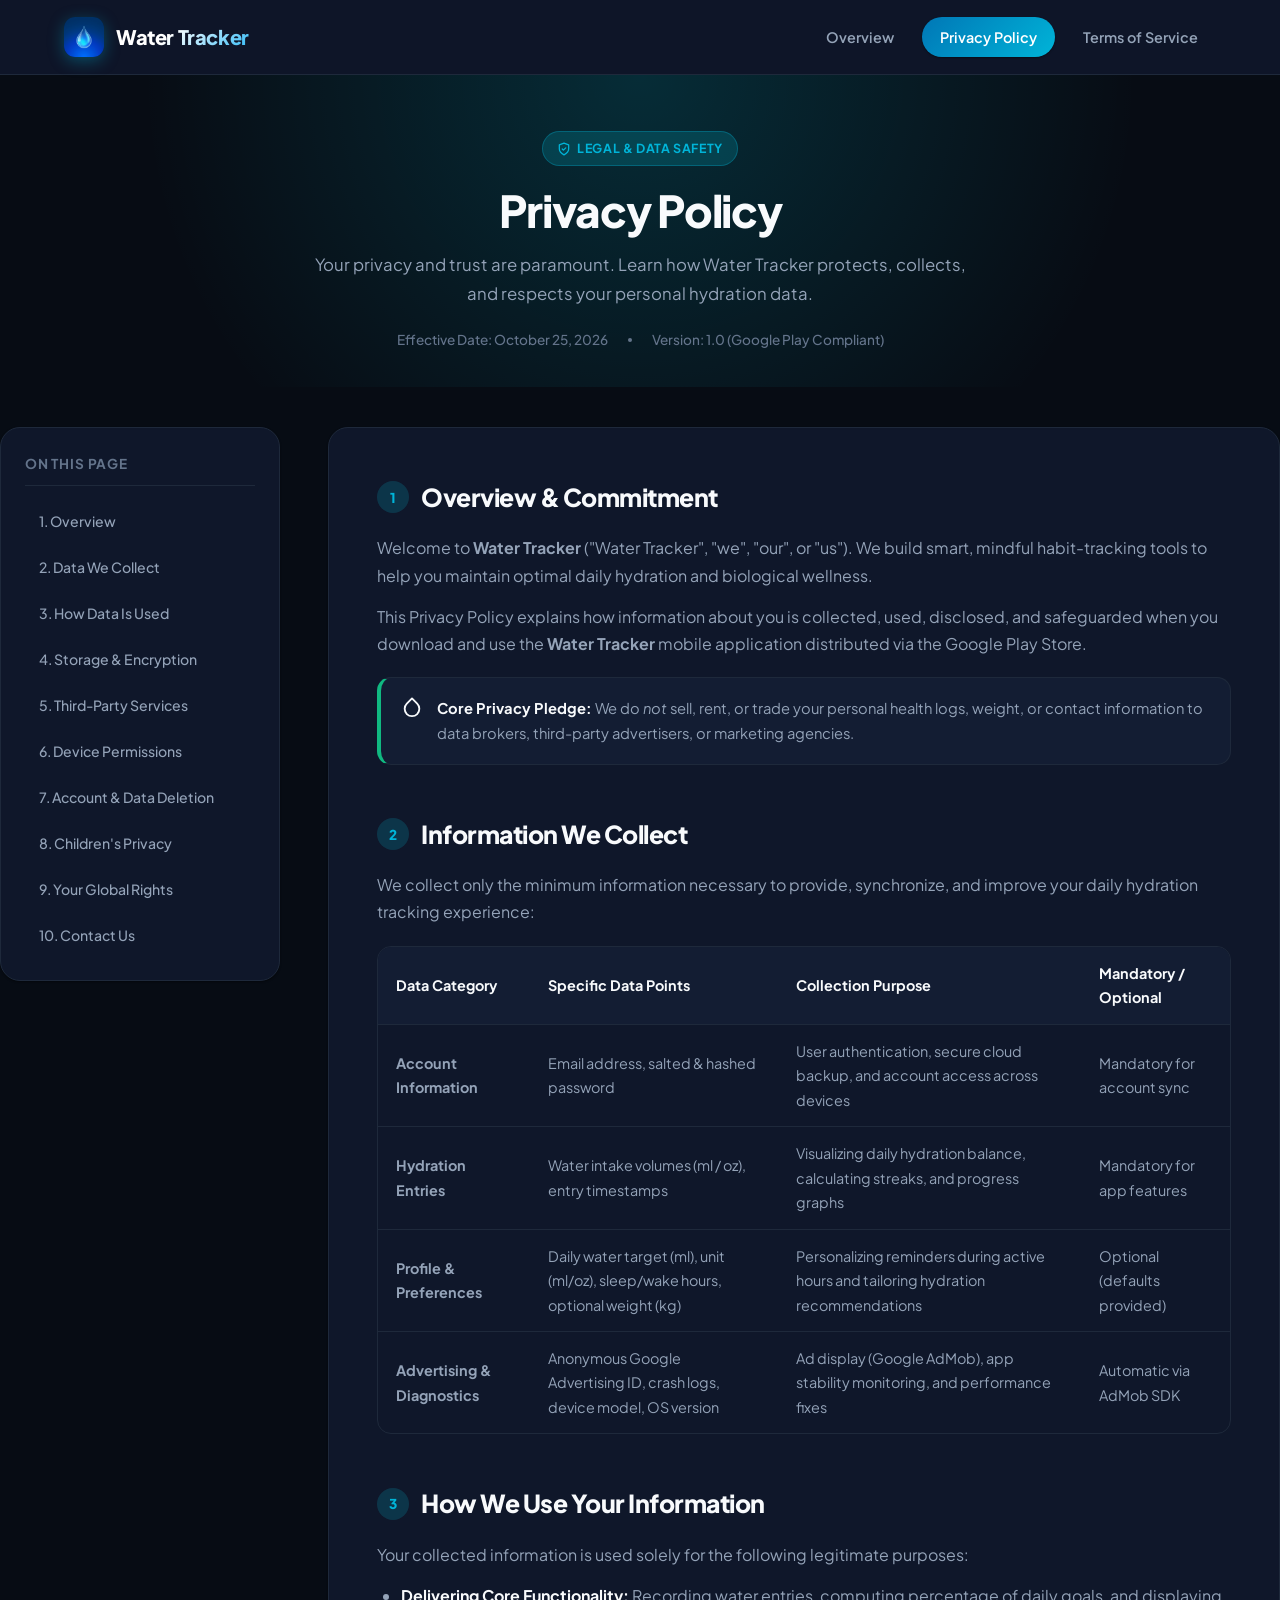
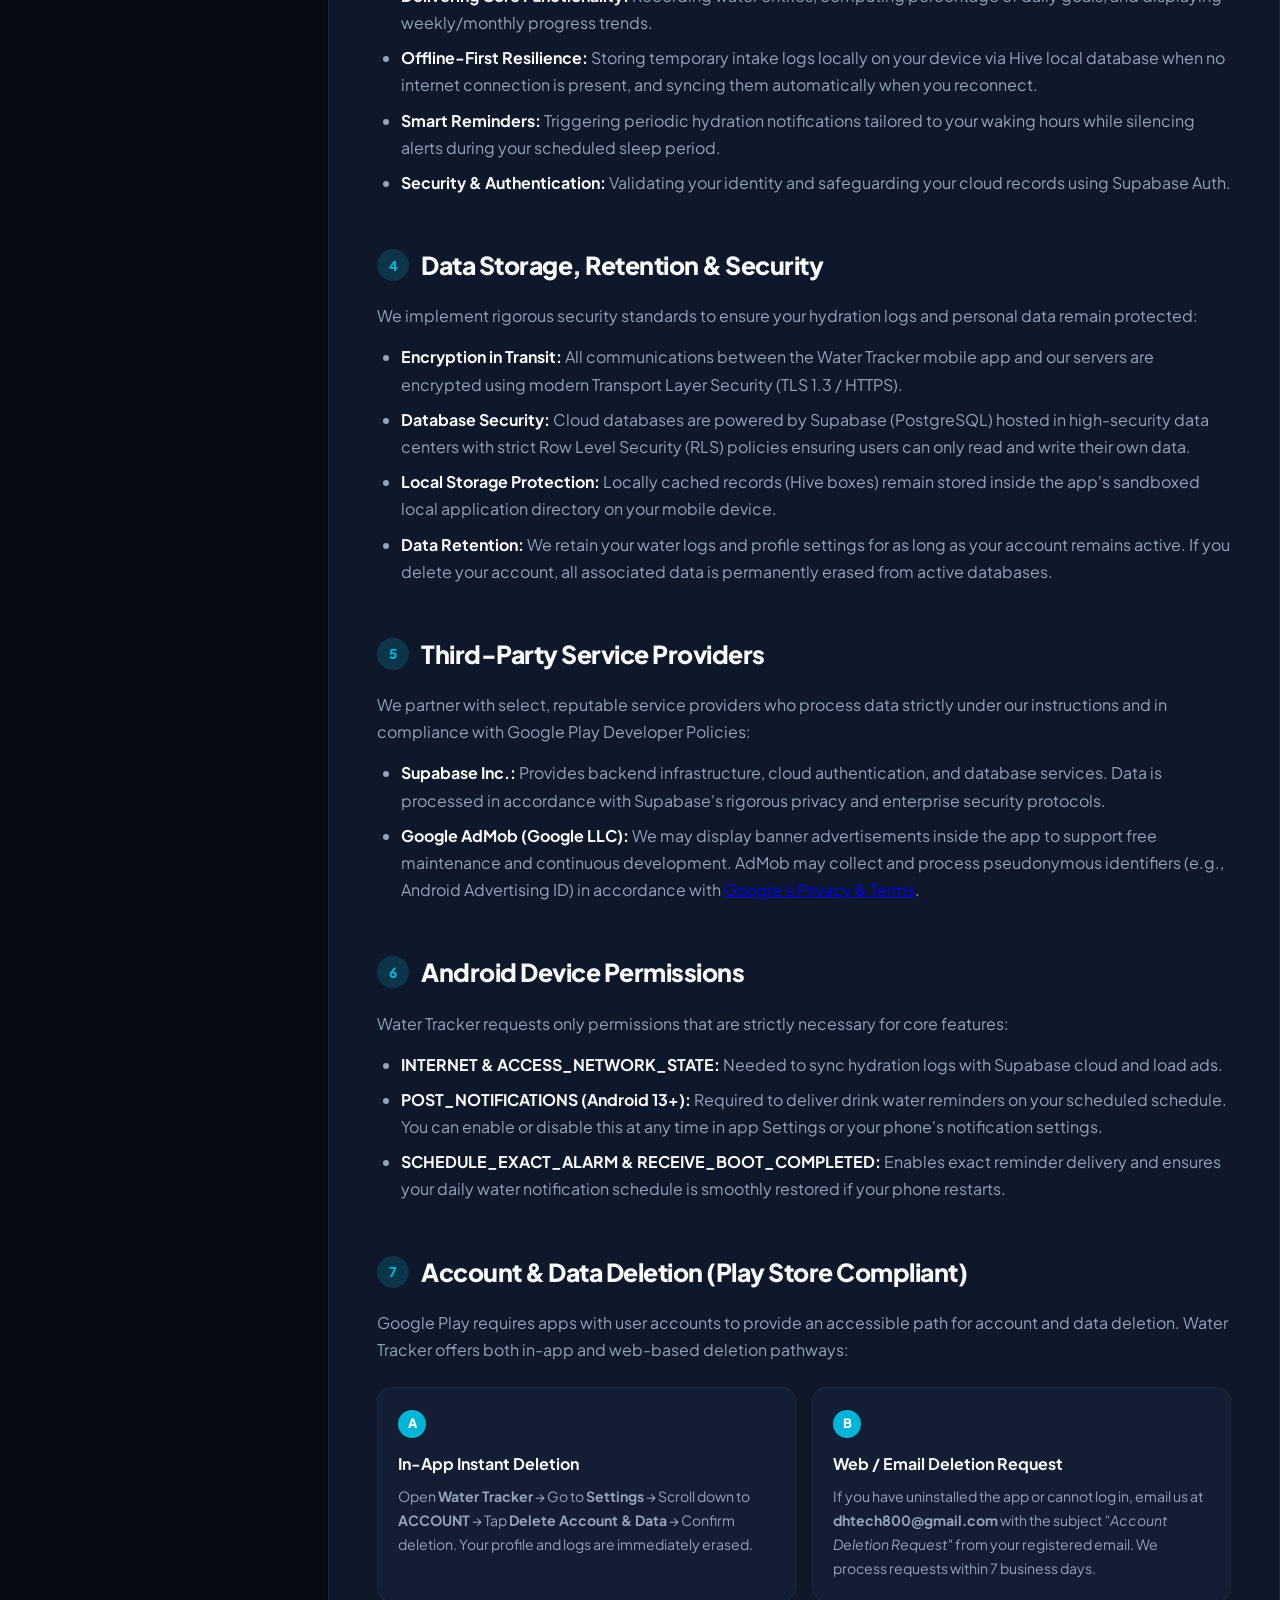
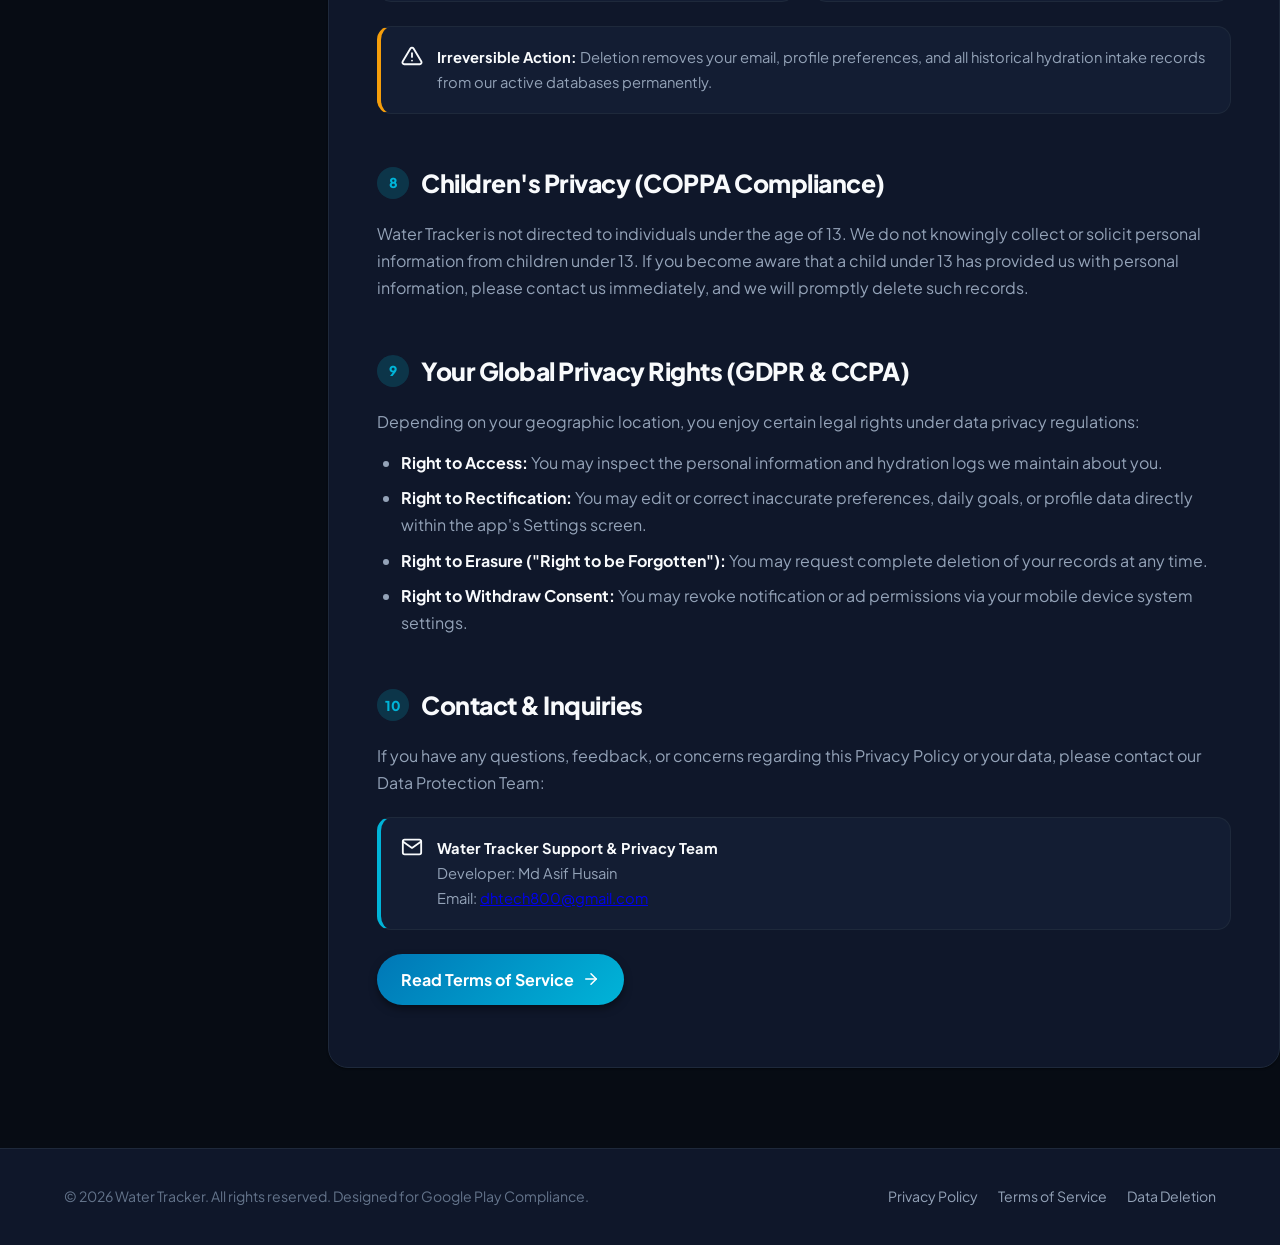
==== commit e71012ce: "Update stylesheet version in privacy.html" ====
--- a/privacy.html
+++ b/privacy.html
@@ -6,7 +6,7 @@
   <title>Privacy Policy — Water Tracker</title>
   <meta name="description" content="Official Privacy Policy and Data Safety Disclosures for Water Tracker on Google Play.">
   <link rel="icon" type="image/png" href="app_icon.png">
-  <link rel="stylesheet" href="styles.css?v=2.4">
+  <link rel="stylesheet" href="styles.css?v=2.5">
 </head>
 <body>
 
--- a/styles.css
+++ b/styles.css
@@ -105,13 +105,13 @@
   text-decoration: none;
   color: var(--text-primary);
   flex-shrink: 0;
-  padding: 6px 0;
+  line-height: 1;
 }
 
 .brand-icon {
-  width: 42px;
-  height: 42px;
-  border-radius: 12px;
+  width: 40px;
+  height: 40px;
+  border-radius: 11px;
   object-fit: contain;
   display: block;
   flex-shrink: 0;
@@ -122,7 +122,12 @@
   font-size: 1.25rem;
   font-weight: 800;
   letter-spacing: -0.02em;
-  background: linear-gradient(135deg, #ffffff, var(--primary-light));
+  line-height: 1;
+  display: inline-flex;
+  align-items: center;
+  margin: 0;
+  padding: 0;
+  background: linear-gradient(135deg, #ffffff 40%, var(--primary-light) 100%);
   -webkit-background-clip: text;
   background-clip: text;
   -webkit-text-fill-color: transparent;
@@ -655,11 +660,12 @@
 
   .header-inner {
     height: auto;
-    padding: 16px 0 12px 0;
+    padding: 18px 0 14px 0;
     display: flex;
     flex-direction: column;
-    align-items: flex-start;
-    gap: 12px;
+    align-items: center;
+    text-align: center;
+    gap: 14px;
     width: 100%;
     box-sizing: border-box;
   }
@@ -667,8 +673,11 @@
   .brand {
     display: inline-flex;
     align-items: center;
+    justify-content: center;
     gap: 12px;
-    padding: 2px 0;
+    line-height: 1;
+    margin: 0 auto;
+    padding: 0;
   }
 
   .brand-icon {
@@ -677,23 +686,37 @@
     border-radius: 10px;
     object-fit: contain;
     flex-shrink: 0;
-    box-shadow: 0 4px 14px rgba(0, 180, 216, 0.25);
+    box-shadow: 0 4px 14px rgba(0, 180, 216, 0.28);
+    display: block;
   }
 
   .brand-text {
-    font-size: 1.2rem;
+    font-size: 1.25rem;
+    font-weight: 800;
+    letter-spacing: -0.02em;
+    line-height: 1;
+    display: inline-flex;
+    align-items: center;
   }
 
   .nav-links {
     width: 100%;
     margin-left: 0;
     display: flex;
+    justify-content: center;
     overflow-x: auto;
     white-space: nowrap;
     gap: 8px;
-    padding: 2px 2px 4px 2px;
+    padding: 2px 4px 6px 4px;
     -webkit-overflow-scrolling: touch;
     scrollbar-width: none;
+  }
+
+  @media (max-width: 440px) {
+    .nav-links {
+      justify-content: flex-start;
+      padding: 2px 8px 6px 8px;
+    }
   }
 
   .nav-links::-webkit-scrollbar {
